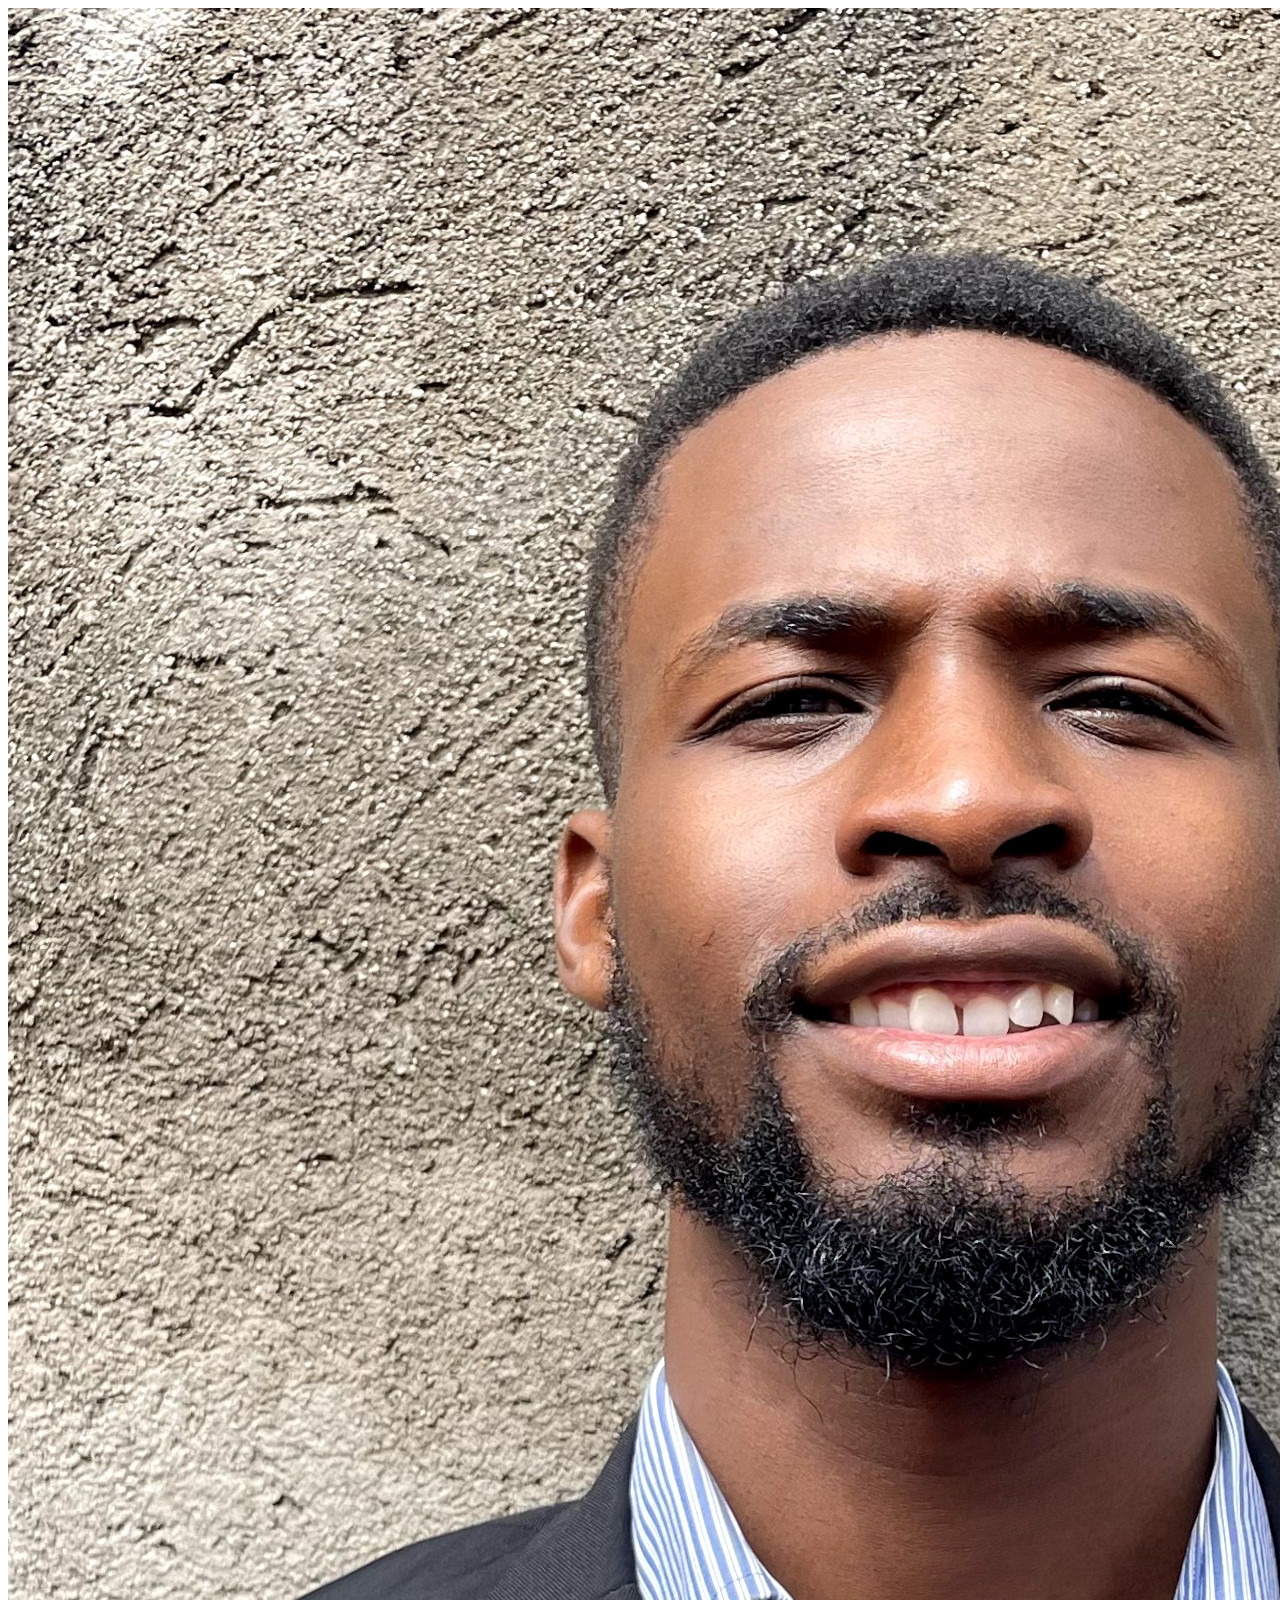
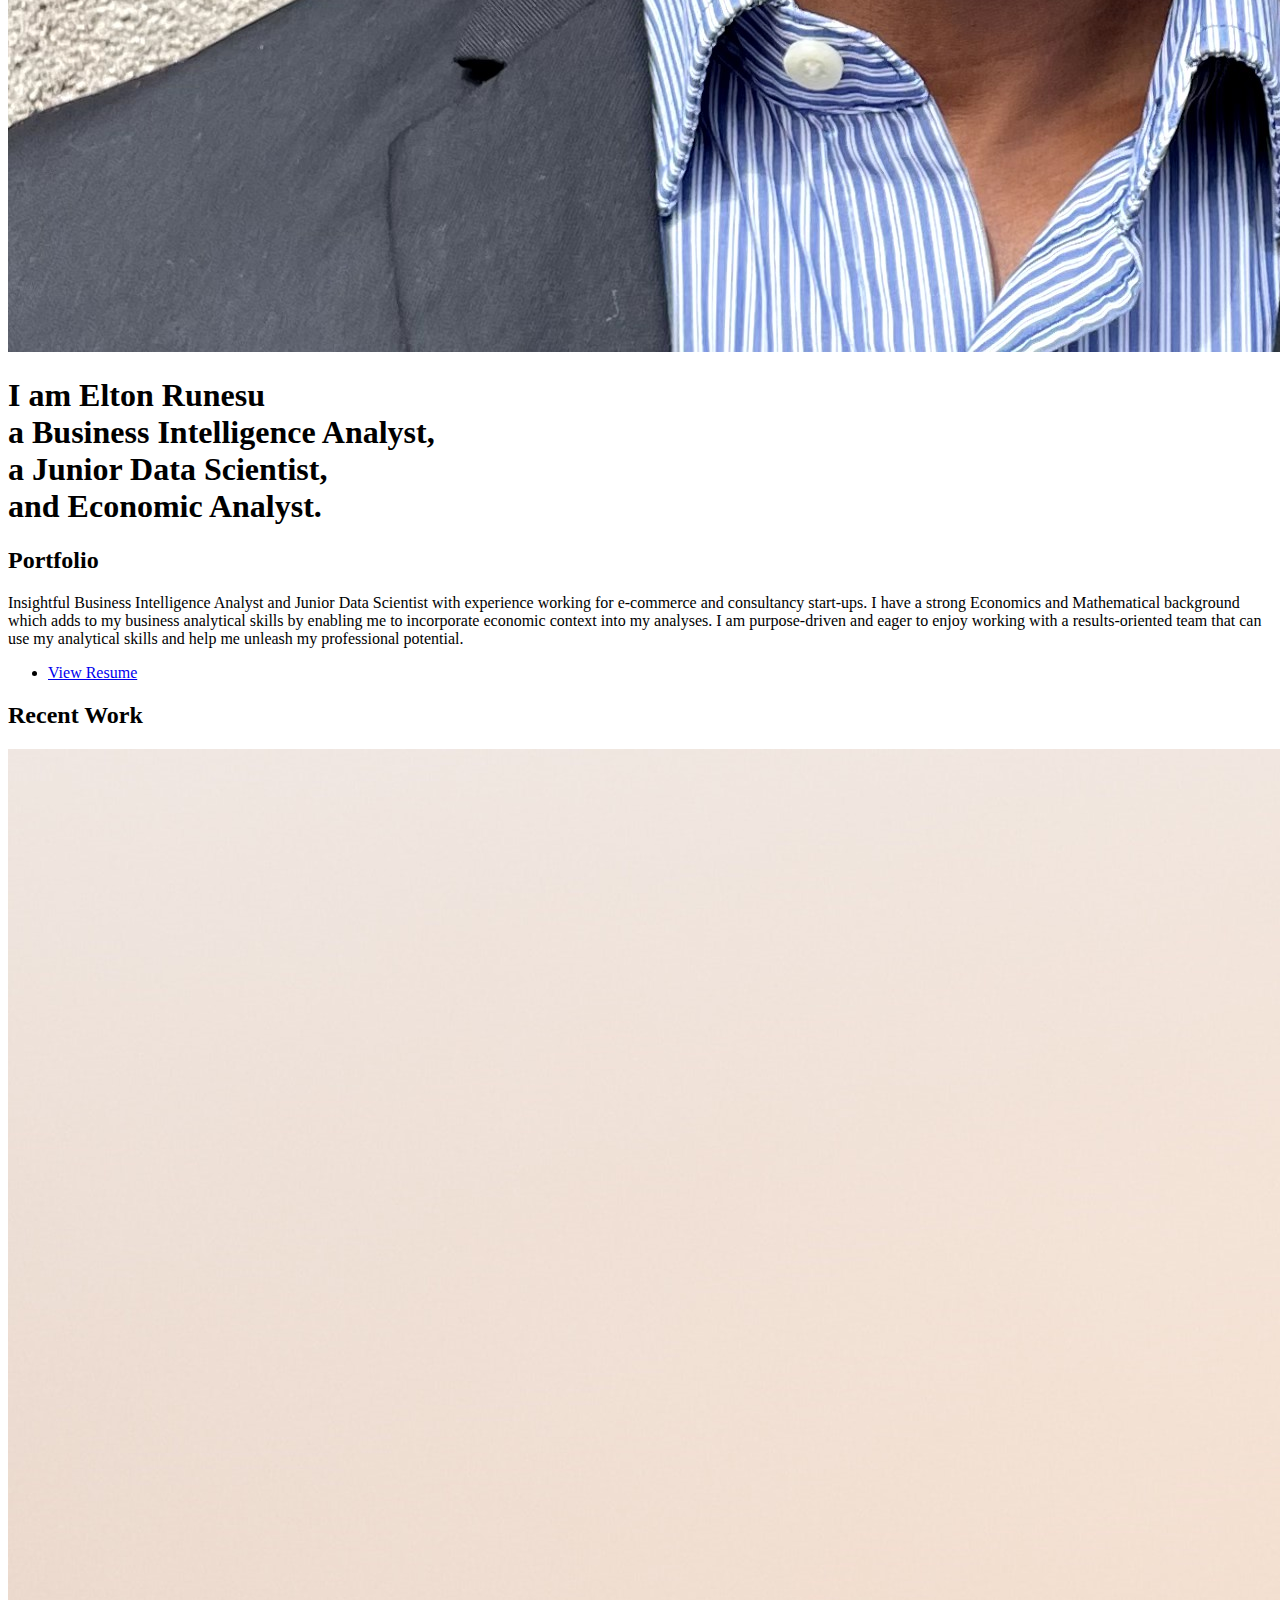
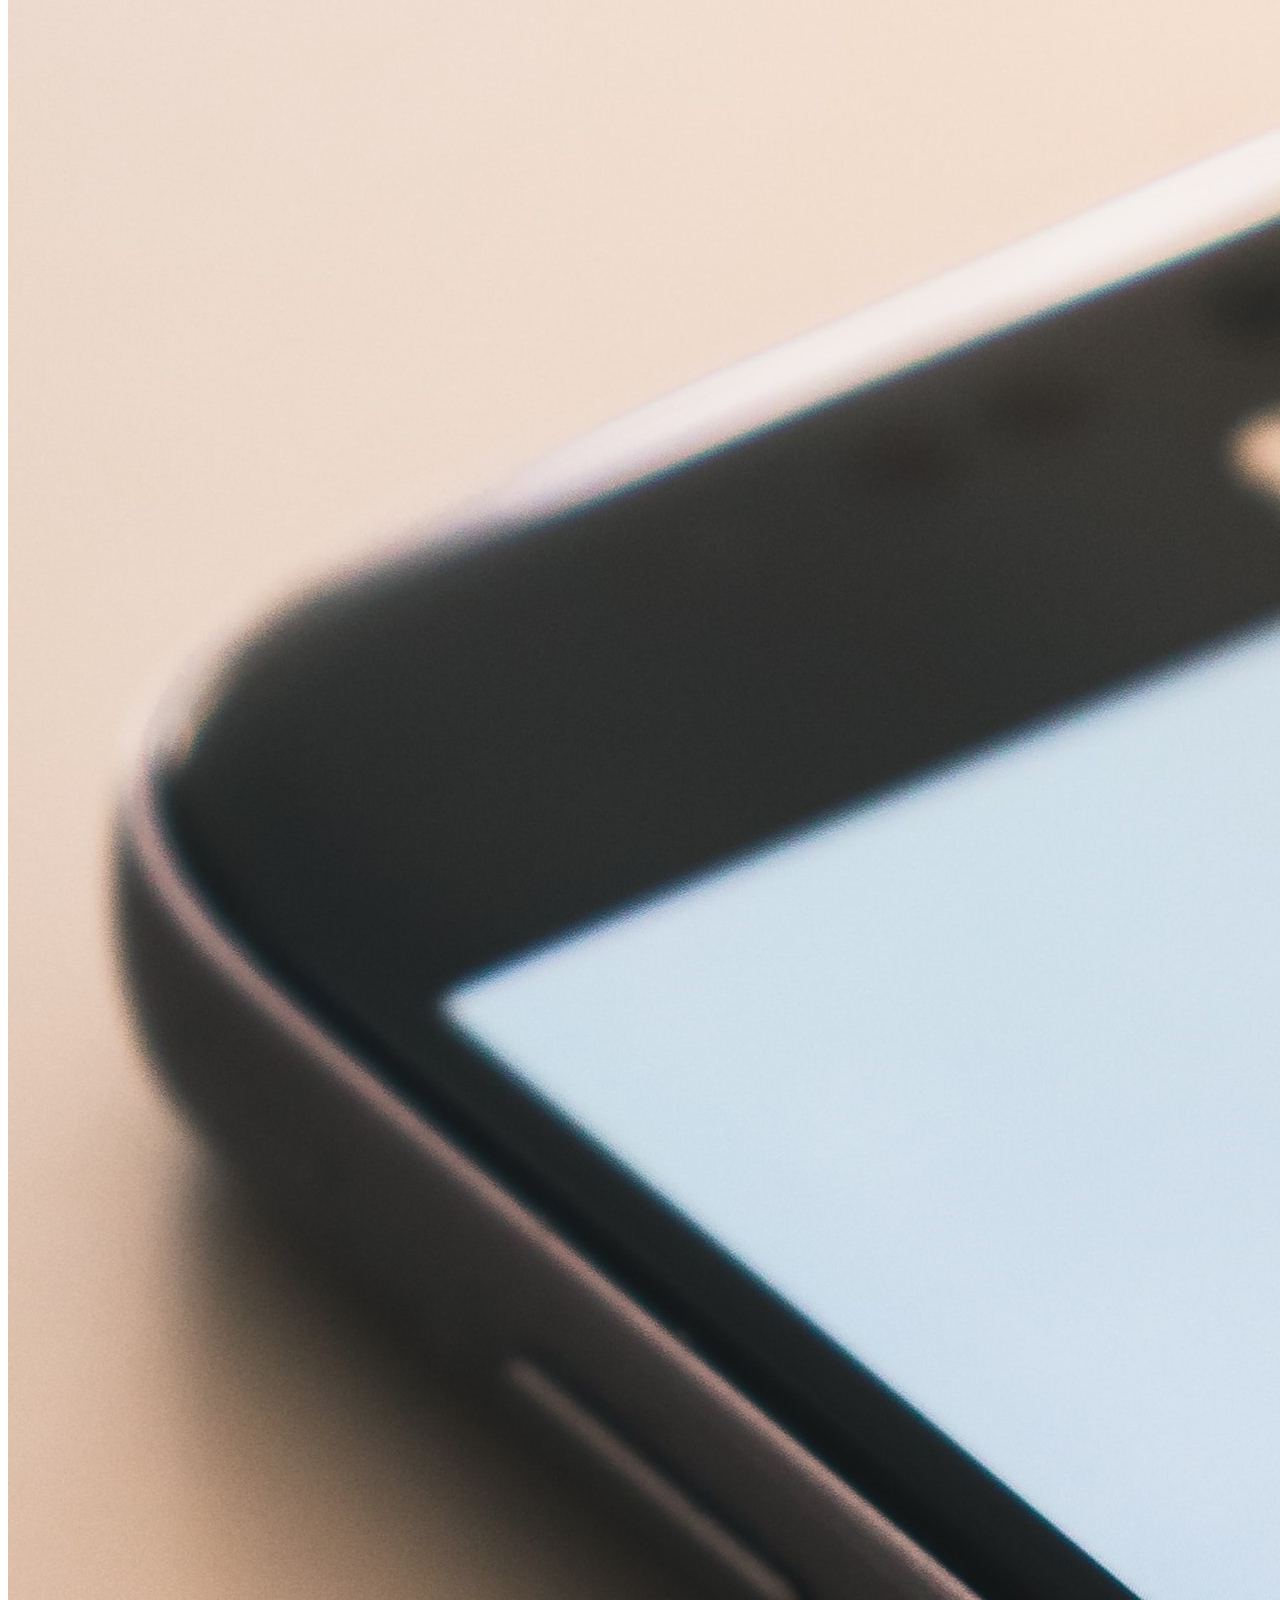
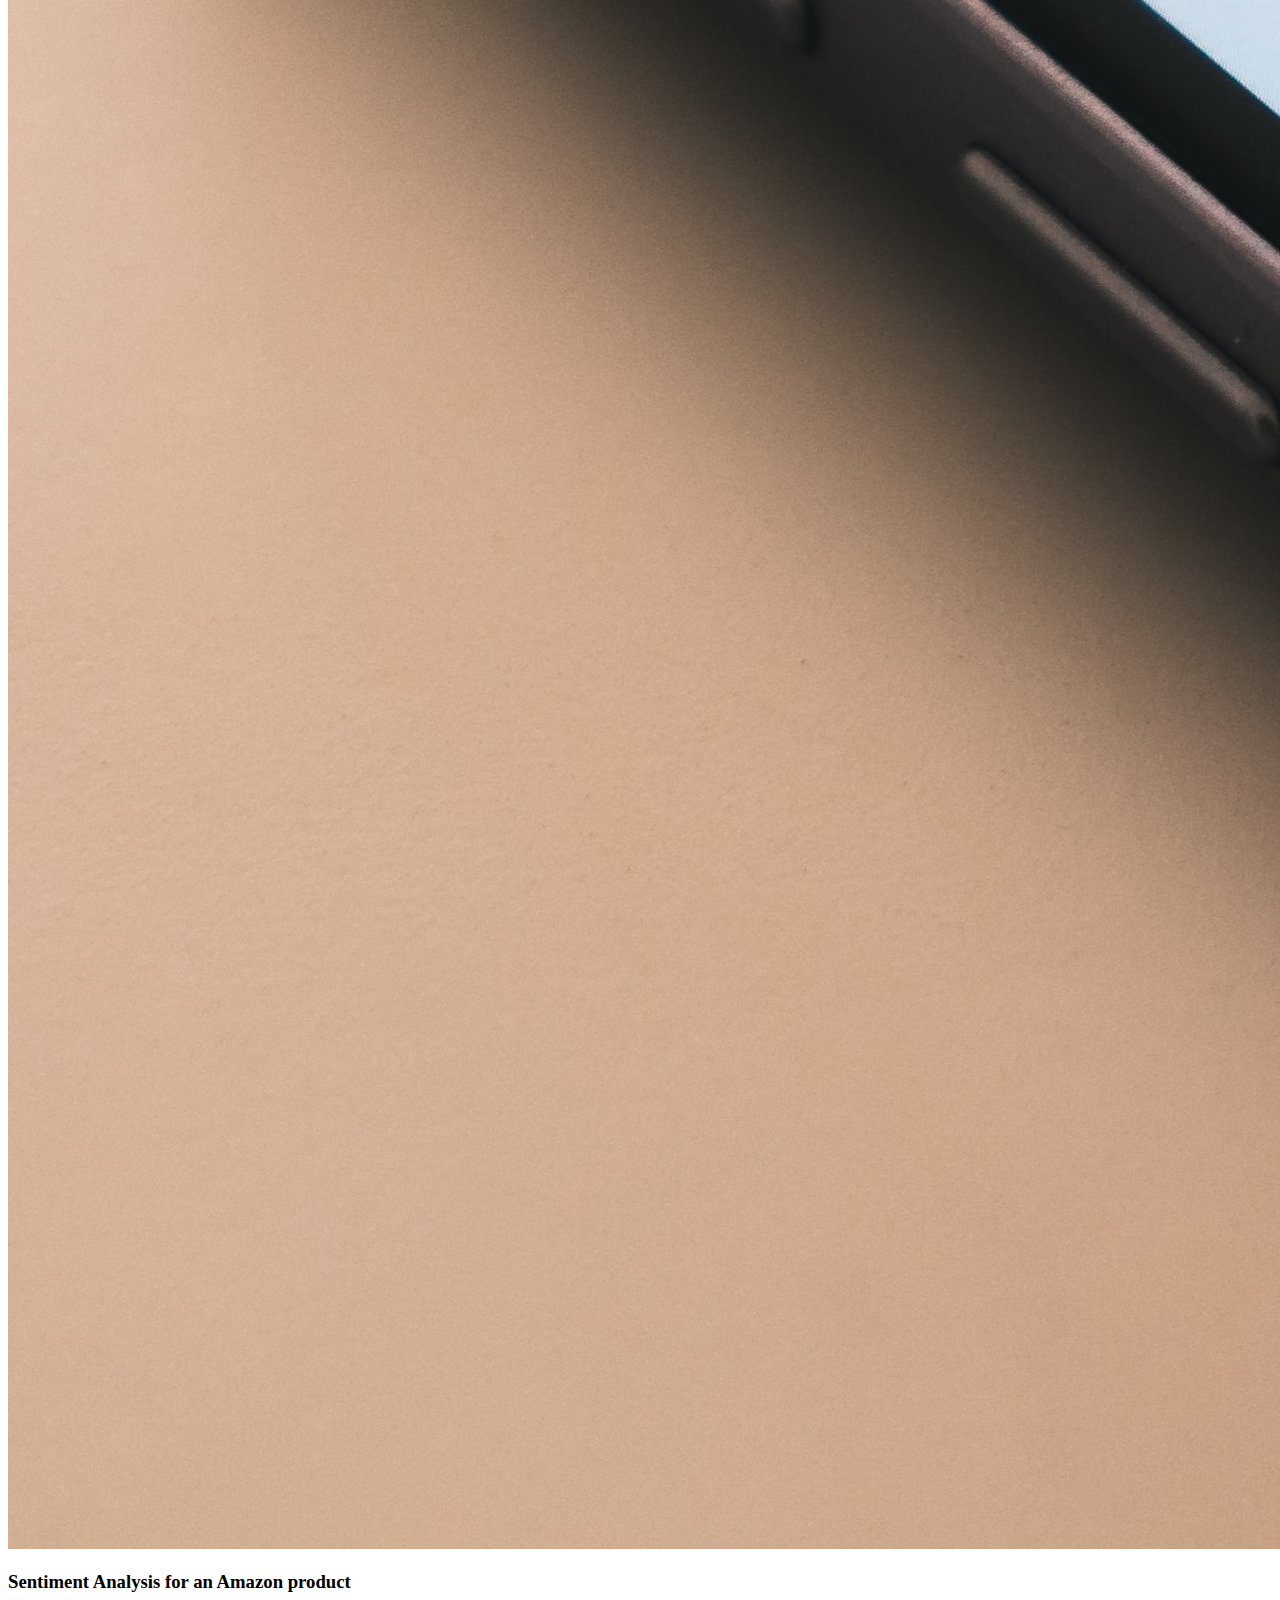
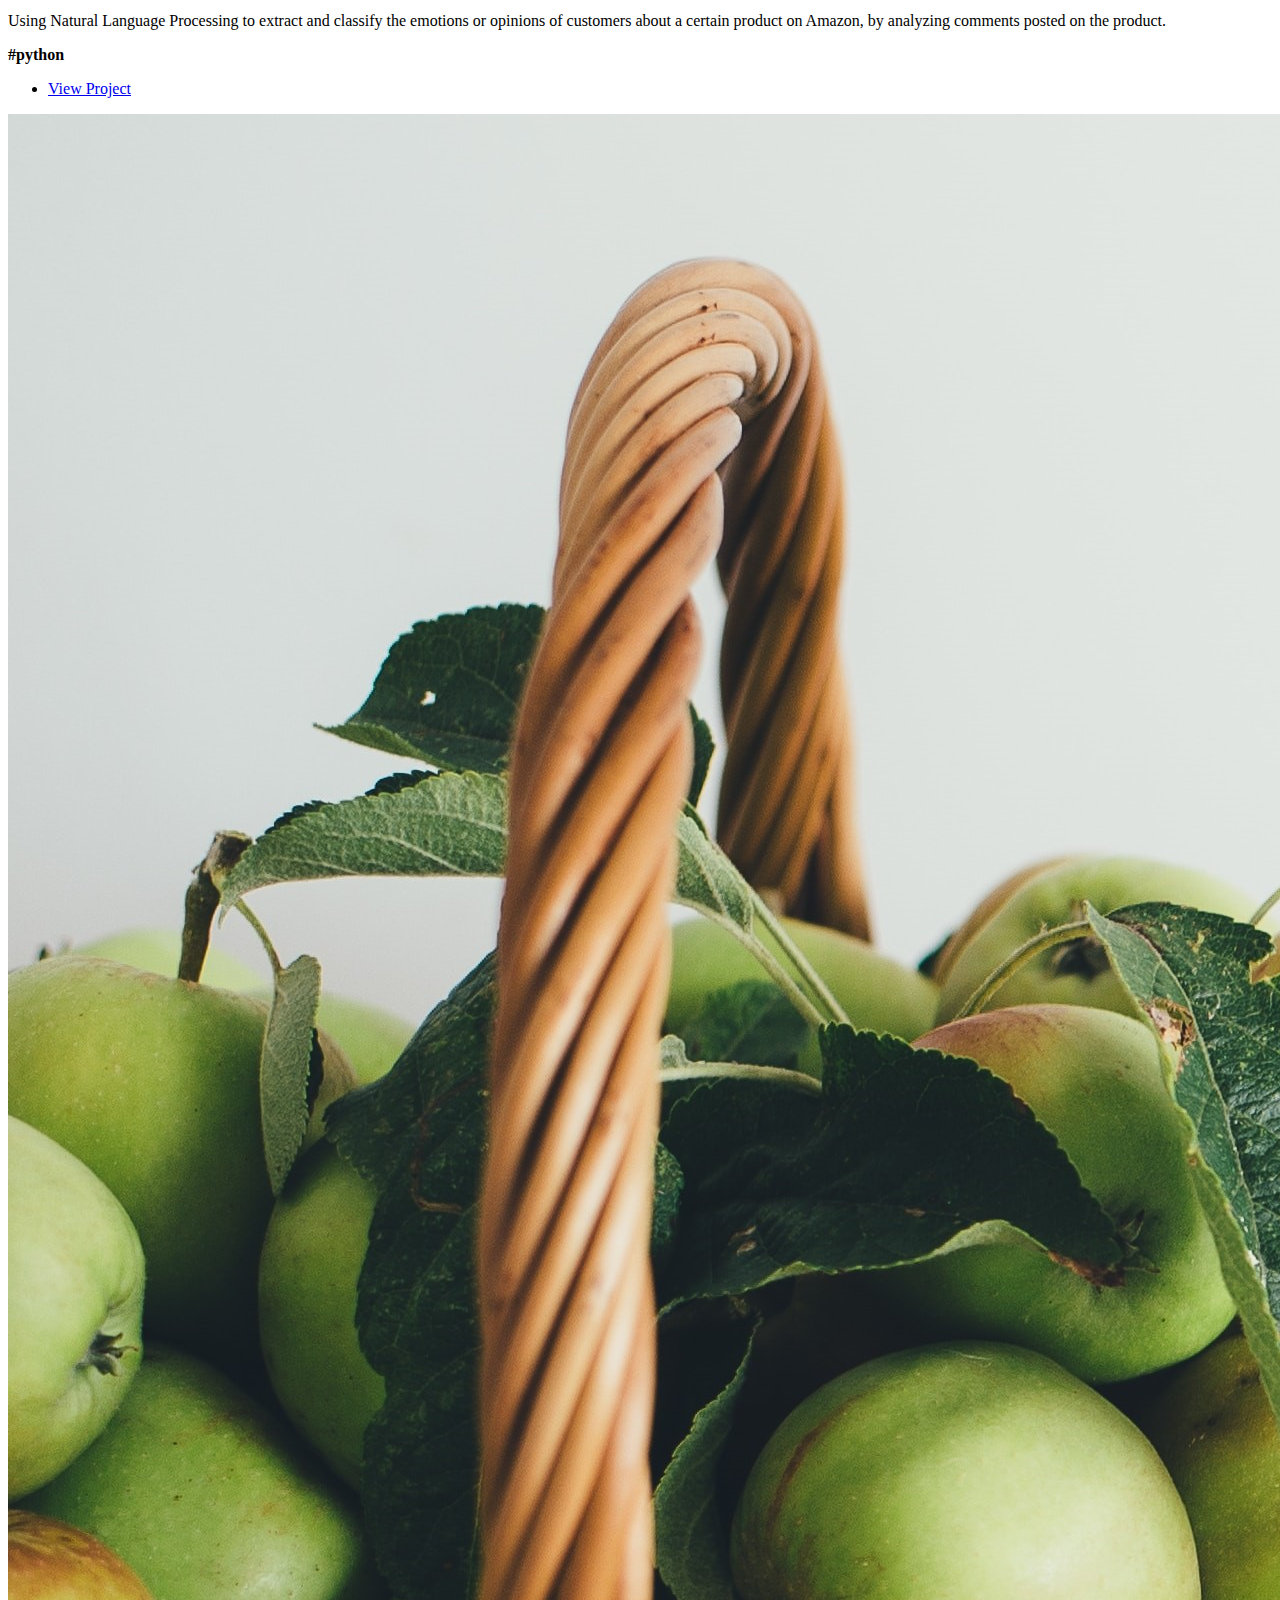
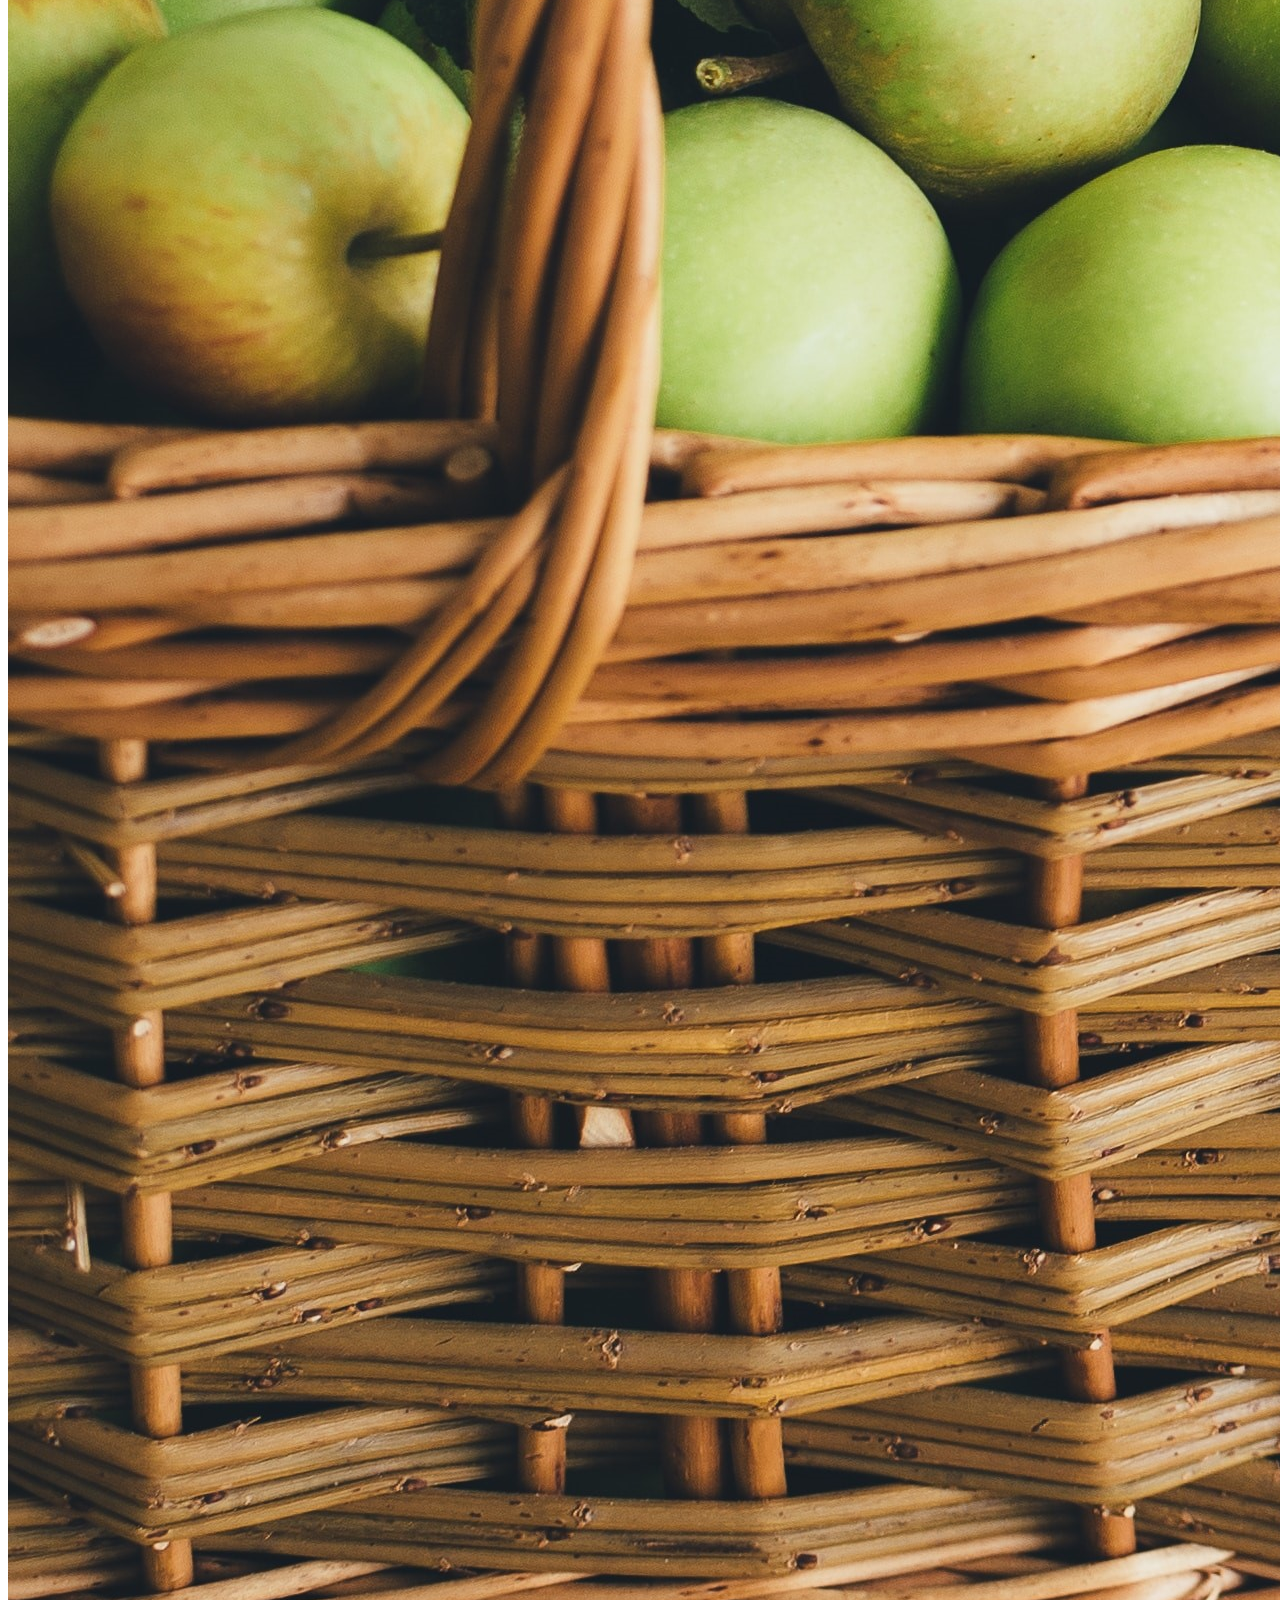
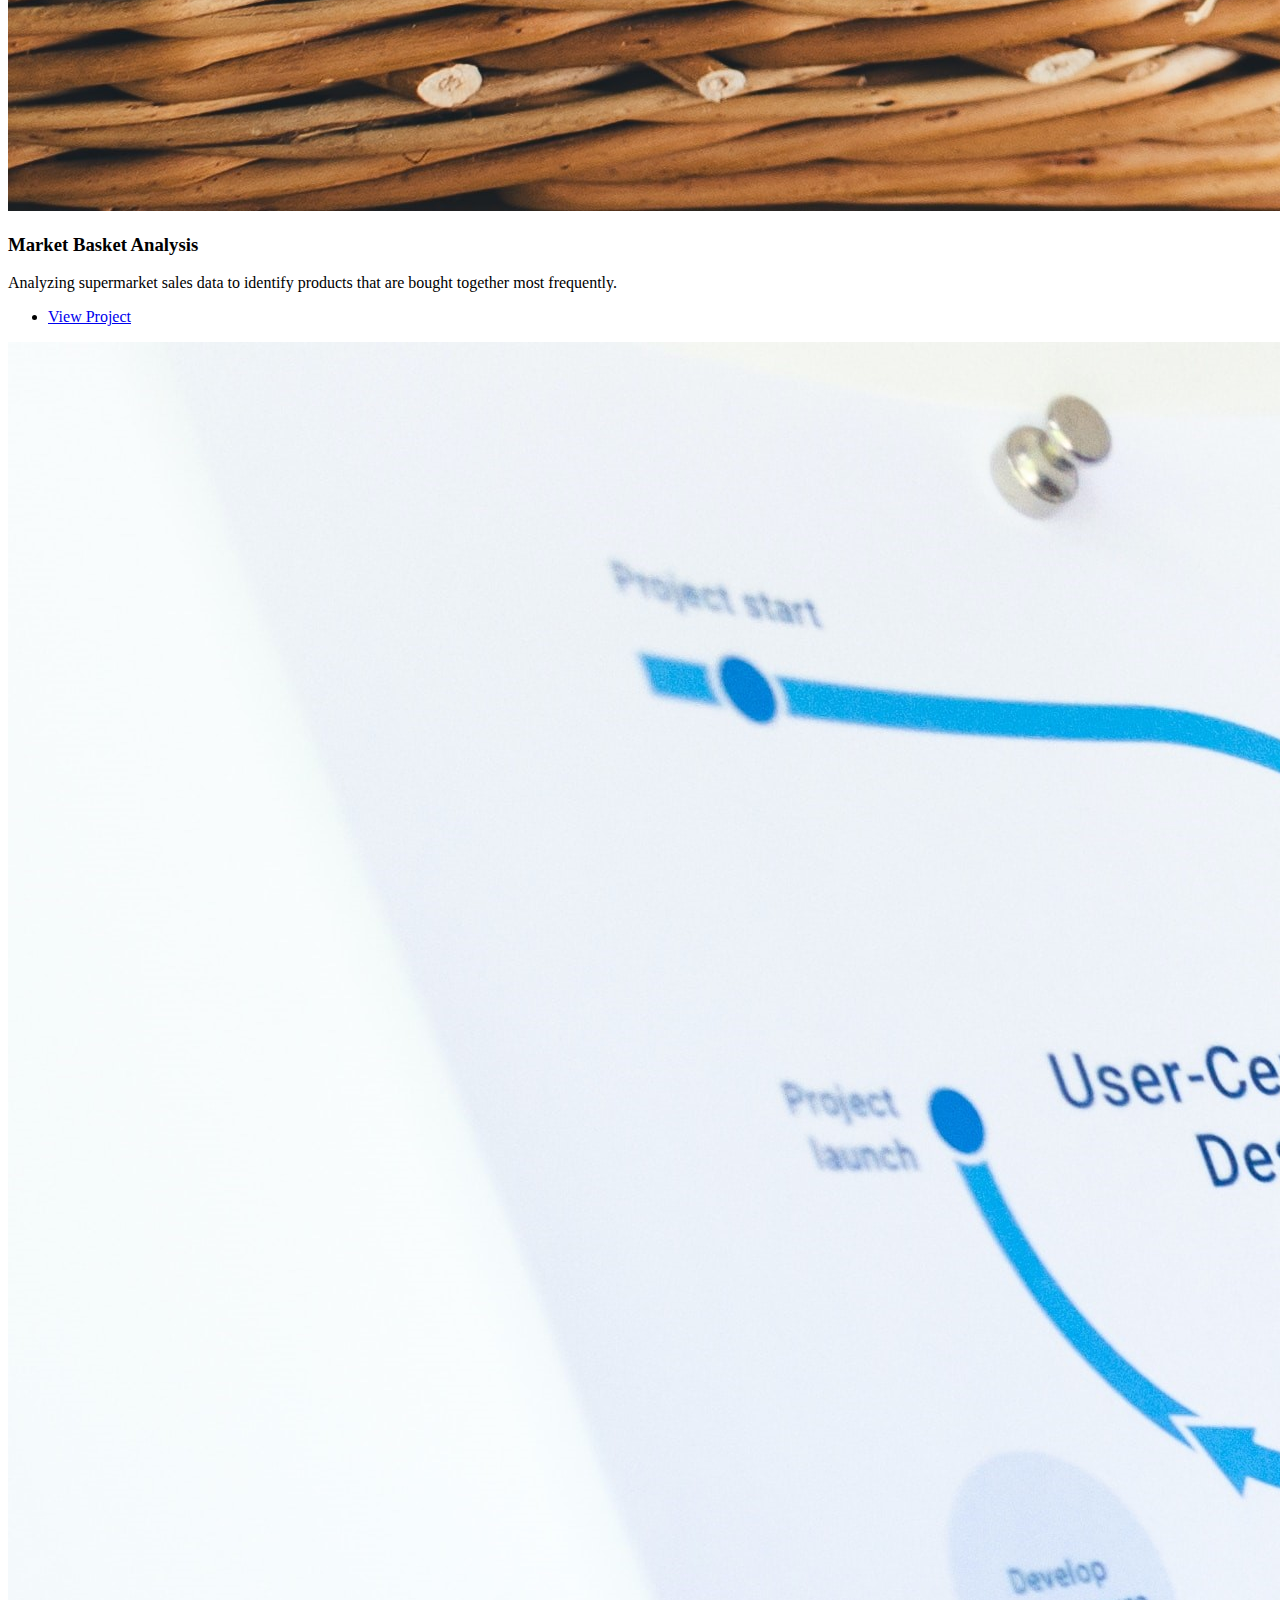
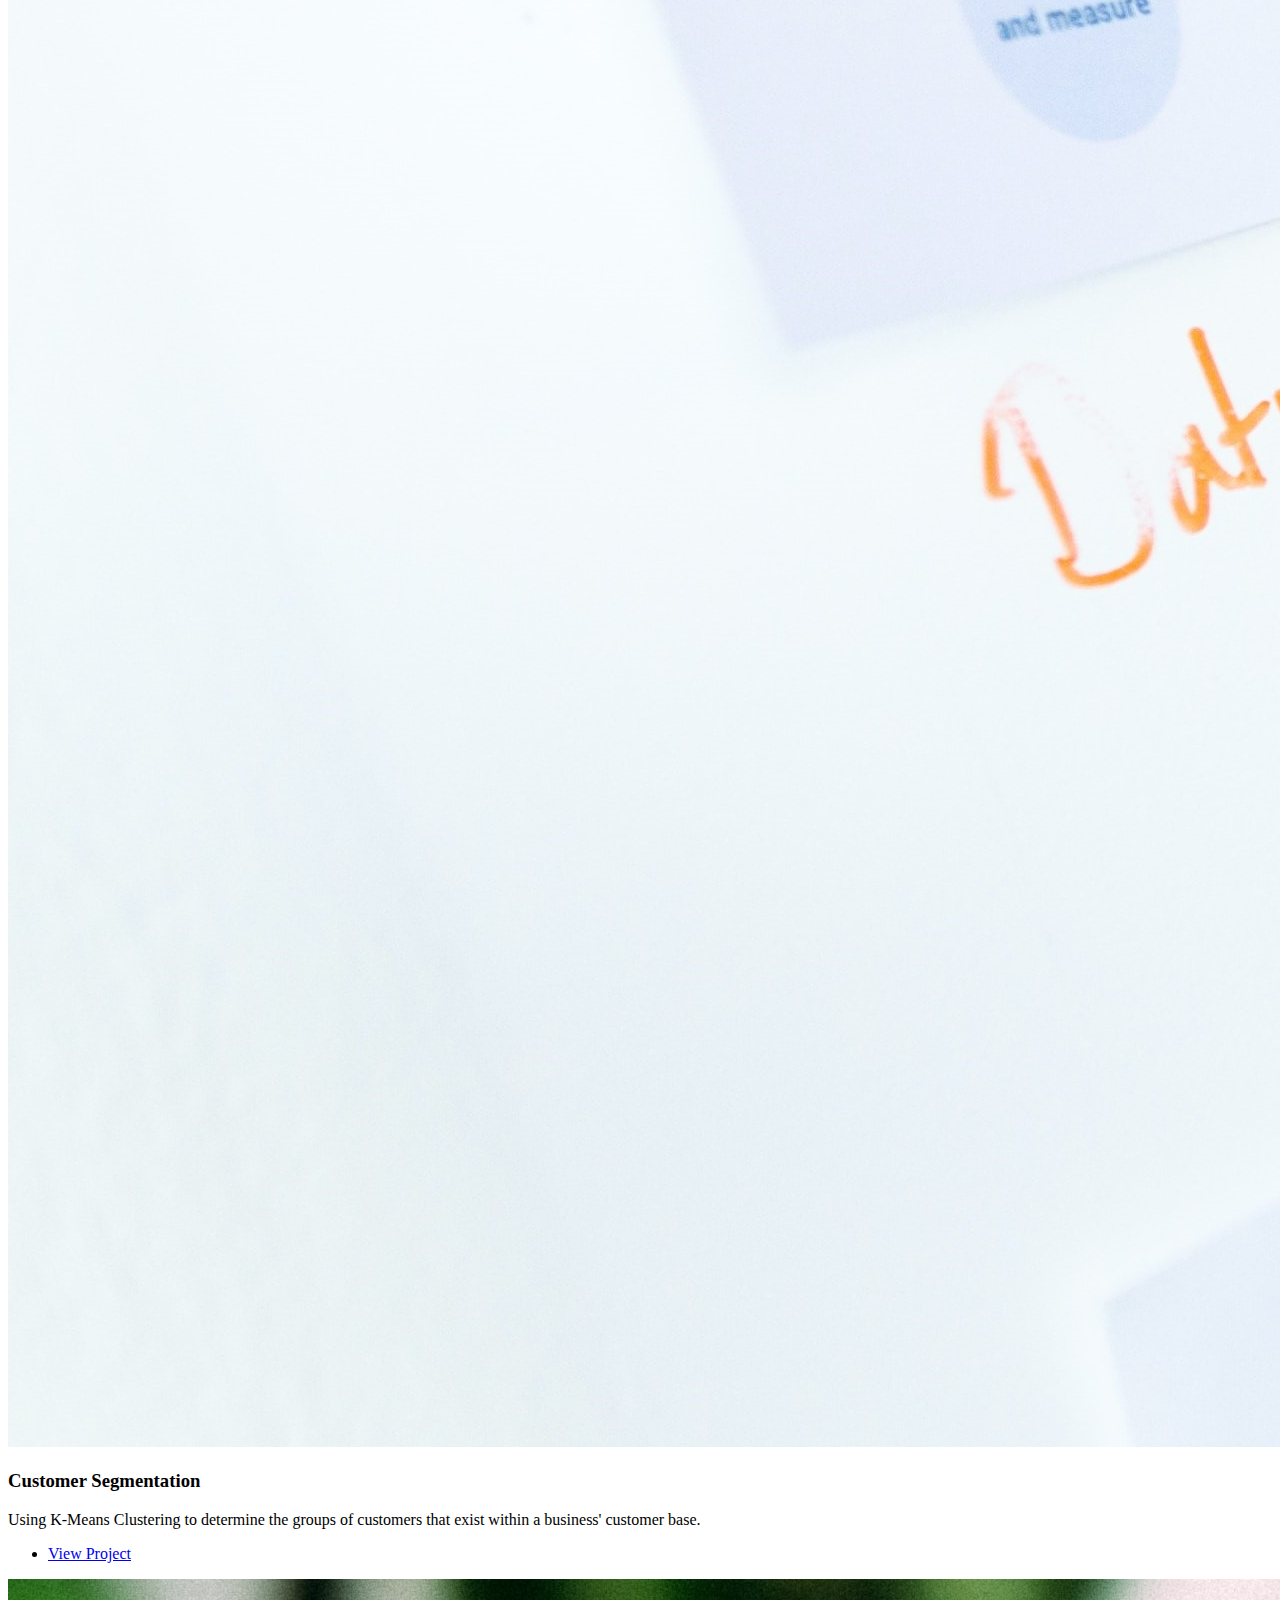
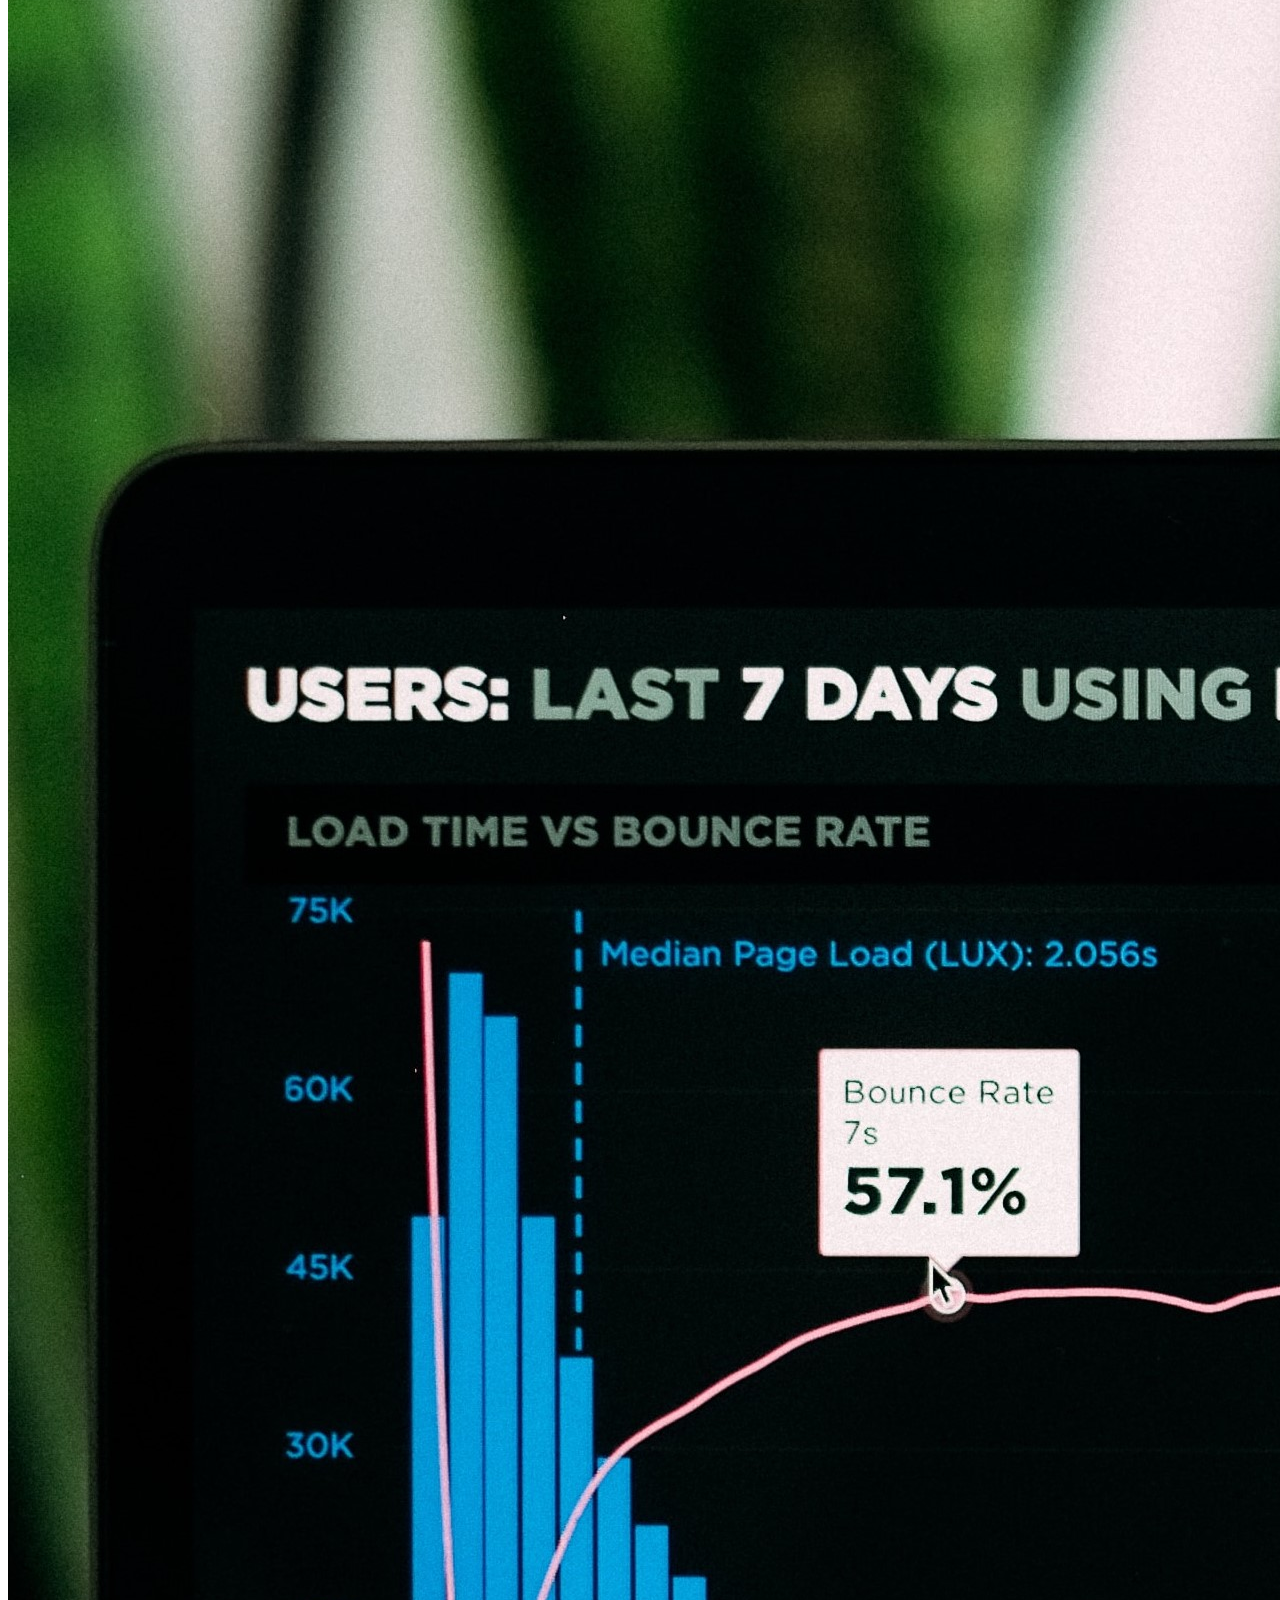
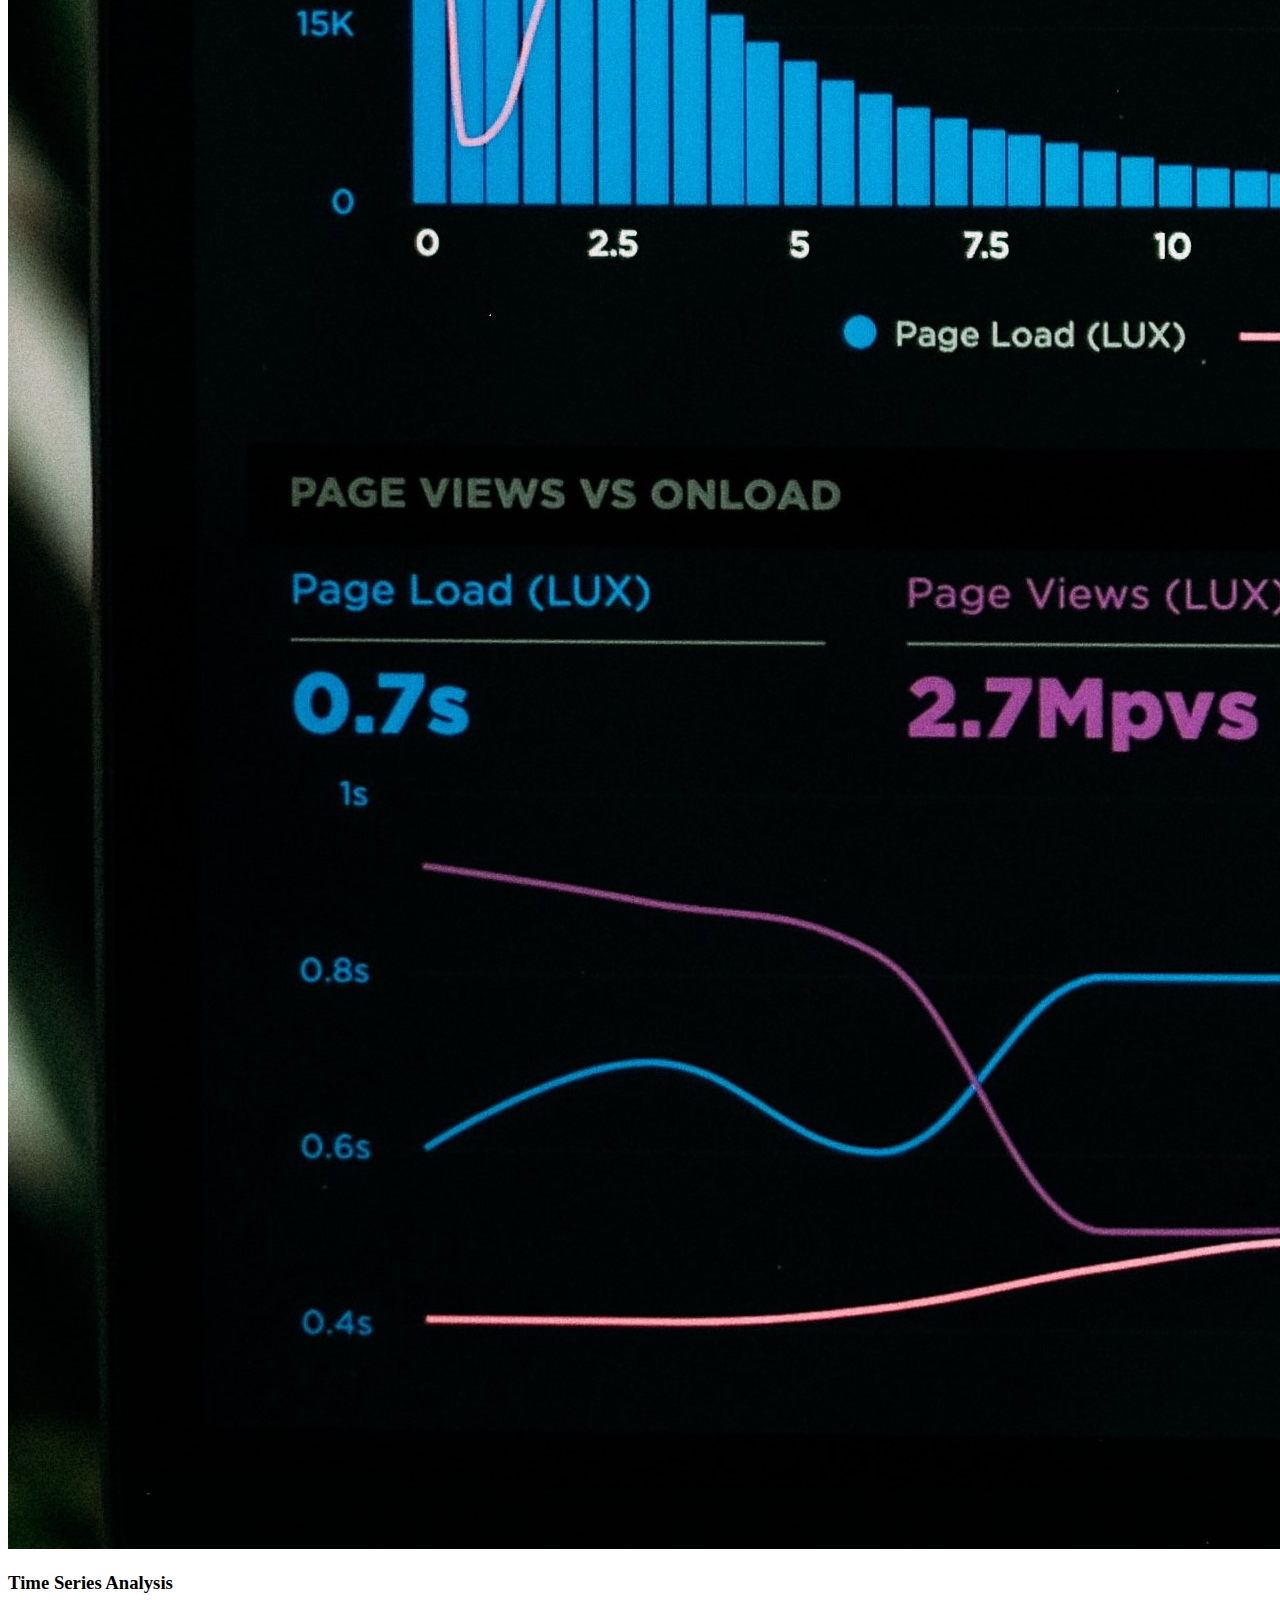
==== index.html @ c2f56ec1 "Add files via upload" ====
<!DOCTYPE HTML>

<html>
	<head>
		<title>Elton Runesu</title>
		<meta charset="utf-8" />
		<meta name="viewport" content="width=device-width, initial-scale=1, user-scalable=no" />
		<link rel="stylesheet" href="assets/css/main.css" />
	</head>
	<body class="is-preload">

		<!-- Header -->
			<header id="header">
				<div class="inner">
					<a href="#" class="image avatar"><img src="images/avatar.jpg" alt="" /></a>
					<h1>I am<strong> Elton Runesu</strong><br/>
					a Business Intelligence Analyst,<br />
					a Junior Data Scientist, <br />
					and Economic Analyst.</a></h1>
				</div>
				
			</header>

		<!-- Main -->
			<div id="main">

				<!-- One -->
					<section id="one">
						<header class="major">
							<h2>Portfolio<br />
							</h2>
						</header>
						<p>
							Insightful Business Intelligence Analyst and Junior Data Scientist with experience 
							working for e-commerce and consultancy start-ups. I have a strong Economics and Mathematical background which adds to my business analytical skills by enabling me to incorporate economic context into my analyses.
							I am purpose-driven and eager to enjoy working with a results-oriented team that can use my analytical skills and help me unleash my professional potential. 
						 </p>
						<ul class="actions">
							<li><a href="documents/Elton_Runesu.pdf" class="button">View Resume </a></li>
						</ul>
						
					</section>

				<!-- Two -->
					<section id="two">
						<h2>Recent Work</h2>
						<div class="row">
							<article class="col-6 col-12-xsmall work-item">
								<a href="images/fulls/01.jpg" class="image fit thumb"><img src="images/thumbs/01.jpg" alt="" /></a>
								<h3>Sentiment Analysis for an Amazon product</h3>
								<p> Using Natural Language Processing to extract and classify the emotions or opinions of customers about a certain product on Amazon, by analyzing comments posted on the product. </p>
								<p>
									<b>#python</b>
								</p>
								<ul class="actions">
									<li><a href="left-sidebar.html" class="button">View Project </a></li>
								</ul>
							</article>
							<article class="col-6 col-12-xsmall work-item">
								<a href="images/fulls/02.jpg" class="image fit thumb"><img src="images/thumbs/02.jpg" alt="" /></a>
								<h3>Market Basket Analysis</h3>
								<p>Analyzing supermarket sales data to identify products that are bought together most frequently.</p>
								<ul class="actions">
									<li><a href="#" class="button">View Project </a></li>
								</ul>
							</article>
							<article class="col-6 col-12-xsmall work-item">
								<a href="images/fulls/03.jpg" class="image fit thumb"><img src="images/thumbs/03.jpg" alt="" /></a>
								<h3>Customer Segmentation</h3>
								<p>Using K-Means Clustering to determine the groups of customers that exist within a business' customer base.</p>
								<ul class="actions">
									<li><a href="#" class="button">View Project </a></li>
								</ul>
							</article>
							<article class="col-6 col-12-xsmall work-item">
								<a href="images/fulls/04.jpg" class="image fit thumb"><img src="images/thumbs/04.jpg" alt="" /></a>
								<h3>Time Series Analysis</h3>
								<p>Lorem ipsum dolor sit amet nisl sed nullam feugiat.</p>
								<ul class="actions">
									<li><a href="#" class="button">View Project </a></li>
								</ul>
							</article>
							<article class="col-6 col-12-xsmall work-item">
								<a href="images/fulls/05.jpg" class="image fit thumb"><img src="images/thumbs/05.jpg" alt="" /></a>
								<h3>Nunc enim commodo aliquet</h3>
								<p>Lorem ipsum dolor sit amet nisl sed nullam feugiat.</p>
							</article>
							<article class="col-6 col-12-xsmall work-item">
								<a href="images/fulls/06.jpg" class="image fit thumb"><img src="images/thumbs/06.jpg" alt="" /></a>
								<h3>Risus ornare lacinia</h3>
								<p>Lorem ipsum dolor sit amet nisl sed nullam feugiat.</p>
							</article>
						</div>
						<ul class="actions">
							<li><a href="#" class="button">Full Portfolio</a></li>
						</ul>
					</section>

				<!-- Three -->
					<section id="three">
						<h2>Get In Touch</h2>
						<p>Let me know your thoughts on my work. </p>
						<div class="row">
							<div class="col-8 col-12-small">
								<form method="post" action="#">
									<div class="row gtr-uniform gtr-50">
										<div class="col-6 col-12-xsmall"><input type="text" name="name" id="name" placeholder="Name" /></div>
										<div class="col-6 col-12-xsmall"><input type="email" name="email" id="email" placeholder="Email" /></div>
										<div class="col-12"><textarea name="message" id="message" placeholder="Message" rows="4"></textarea></div>
									</div>
								</form>
								<ul class="actions">
									<li><input type="submit" value="Send Message" /></li>
								</ul>
							</div>
							<div class="col-4 col-12-small">
								<ul class="labeled-icons">
									<li>
										<h3 class="icon solid fa-home"><span class="label">Location</span></h3>
			
										Harare<br />
										Zimbabwe
									</li>
									<li>
										<h3 class="icon solid fa-mobile-alt"><span class="label">Phone</span></h3>
										+263781164639
									</li>
									<li>
										<h3 class="icon solid fa-envelope"><span class="label">Email</span></h3>
										<a href="#">erunesu7@gmail.com</a>
									</li>
								</ul>
							</div>
						</div>
					</section>

				<!-- Four -->
				<!--
					<section id="four">
						<h2>Elements</h2>

						<section>
							<h4>Text</h4>
							<p>This is <b>bold</b> and this is <strong>strong</strong>. This is <i>italic</i> and this is <em>emphasized</em>.
							This is <sup>superscript</sup> text and this is <sub>subscript</sub> text.
							This is <u>underlined</u> and this is code: <code>for (;;) { ... }</code>. Finally, <a href="#">this is a link</a>.</p>
							<hr />
							<header>
								<h4>Heading with a Subtitle</h4>
								<p>Lorem ipsum dolor sit amet nullam id egestas urna aliquam</p>
							</header>
							<p>Nunc lacinia ante nunc ac lobortis. Interdum adipiscing gravida odio porttitor sem non mi integer non faucibus ornare mi ut ante amet placerat aliquet. Volutpat eu sed ante lacinia sapien lorem accumsan varius montes viverra nibh in adipiscing blandit tempus accumsan.</p>
							<header>
								<h5>Heading with a Subtitle</h5>
								<p>Lorem ipsum dolor sit amet nullam id egestas urna aliquam</p>
							</header>
							<p>Nunc lacinia ante nunc ac lobortis. Interdum adipiscing gravida odio porttitor sem non mi integer non faucibus ornare mi ut ante amet placerat aliquet. Volutpat eu sed ante lacinia sapien lorem accumsan varius montes viverra nibh in adipiscing blandit tempus accumsan.</p>
							<hr />
							<h2>Heading Level 2</h2>
							<h3>Heading Level 3</h3>
							<h4>Heading Level 4</h4>
							<h5>Heading Level 5</h5>
							<h6>Heading Level 6</h6>
							<hr />
							<h5>Blockquote</h5>
							<blockquote>Fringilla nisl. Donec accumsan interdum nisi, quis tincidunt felis sagittis eget tempus euismod. Vestibulum ante ipsum primis in faucibus vestibulum. Blandit adipiscing eu felis iaculis volutpat ac adipiscing accumsan faucibus. Vestibulum ante ipsum primis in faucibus lorem ipsum dolor sit amet nullam adipiscing eu felis.</blockquote>
							<h5>Preformatted</h5>
							<pre><code>i = 0;

while (!deck.isInOrder()) {
print 'Iteration ' + i;
deck.shuffle();
i++;
}

print 'It took ' + i + ' iterations to sort the deck.';</code></pre>
						</section>

						<section>
							<h4>Lists</h4>
							<div class="row">
								<div class="col-6 col-12-xsmall">
									<h5>Unordered</h5>
									<ul>
										<li>Dolor pulvinar etiam magna etiam.</li>
										<li>Sagittis adipiscing lorem eleifend.</li>
										<li>Felis enim feugiat dolore viverra.</li>
									</ul>
									<h5>Alternate</h5>
									<ul class="alt">
										<li>Dolor pulvinar etiam magna etiam.</li>
										<li>Sagittis adipiscing lorem eleifend.</li>
										<li>Felis enim feugiat dolore viverra.</li>
									</ul>
								</div>
								<div class="col-6 col-12-xsmall">
									<h5>Ordered</h5>
									<ol>
										<li>Dolor pulvinar etiam magna etiam.</li>
										<li>Etiam vel felis at lorem sed viverra.</li>
										<li>Felis enim feugiat dolore viverra.</li>
										<li>Dolor pulvinar etiam magna etiam.</li>
										<li>Etiam vel felis at lorem sed viverra.</li>
										<li>Felis enim feugiat dolore viverra.</li>
									</ol>
									<h5>Icons</h5>
									<ul class="icons">
										<li><a href="#" class="icon brands fa-twitter"><span class="label">Twitter</span></a></li>
										<li><a href="#" class="icon brands fa-facebook-f"><span class="label">Facebook</span></a></li>
										<li><a href="#" class="icon brands fa-instagram"><span class="label">Instagram</span></a></li>
										<li><a href="#" class="icon brands fa-github"><span class="label">Github</span></a></li>
										<li><a href="#" class="icon brands fa-dribbble"><span class="label">Dribbble</span></a></li>
										<li><a href="#" class="icon brands fa-tumblr"><span class="label">Tumblr</span></a></li>
									</ul>
								</div>
							</div>
							<h5>Actions</h5>
							<ul class="actions">
								<li><a href="#" class="button primary">Default</a></li>
								<li><a href="#" class="button">Default</a></li>
							</ul>
							<ul class="actions small">
								<li><a href="#" class="button primary small">Small</a></li>
								<li><a href="#" class="button small">Small</a></li>
							</ul>
							<div class="row">
								<div class="col-6 col-12-small">
									<ul class="actions stacked">
										<li><a href="#" class="button primary">Default</a></li>
										<li><a href="#" class="button">Default</a></li>
									</ul>
								</div>
								<div class="col-6 col-12-small">
									<ul class="actions stacked">
										<li><a href="#" class="button primary small">Small</a></li>
										<li><a href="#" class="button small">Small</a></li>
									</ul>
								</div>
								<div class="col-6 col-12-small">
									<ul class="actions stacked">
										<li><a href="#" class="button primary fit">Default</a></li>
										<li><a href="#" class="button fit">Default</a></li>
									</ul>
								</div>
								<div class="col-6 col-12-small">
									<ul class="actions stacked">
										<li><a href="#" class="button primary small fit">Small</a></li>
										<li><a href="#" class="button small fit">Small</a></li>
									</ul>
								</div>
							</div>
						</section>

						<section>
							<h4>Table</h4>
							<h5>Default</h5>
							<div class="table-wrapper">
								<table>
									<thead>
										<tr>
											<th>Name</th>
											<th>Description</th>
											<th>Price</th>
										</tr>
									</thead>
									<tbody>
										<tr>
											<td>Item One</td>
											<td>Ante turpis integer aliquet porttitor.</td>
											<td>29.99</td>
										</tr>
										<tr>
											<td>Item Two</td>
											<td>Vis ac commodo adipiscing arcu aliquet.</td>
											<td>19.99</td>
										</tr>
										<tr>
											<td>Item Three</td>
											<td> Morbi faucibus arcu accumsan lorem.</td>
											<td>29.99</td>
										</tr>
										<tr>
											<td>Item Four</td>
											<td>Vitae integer tempus condimentum.</td>
											<td>19.99</td>
										</tr>
										<tr>
											<td>Item Five</td>
											<td>Ante turpis integer aliquet porttitor.</td>
											<td>29.99</td>
										</tr>
									</tbody>
									<tfoot>
										<tr>
											<td colspan="2"></td>
											<td>100.00</td>
										</tr>
									</tfoot>
								</table>
							</div>

							<h5>Alternate</h5>
							<div class="table-wrapper">
								<table class="alt">
									<thead>
										<tr>
											<th>Name</th>
											<th>Description</th>
											<th>Price</th>
										</tr>
									</thead>
									<tbody>
										<tr>
											<td>Item One</td>
											<td>Ante turpis integer aliquet porttitor.</td>
											<td>29.99</td>
										</tr>
										<tr>
											<td>Item Two</td>
											<td>Vis ac commodo adipiscing arcu aliquet.</td>
											<td>19.99</td>
										</tr>
										<tr>
											<td>Item Three</td>
											<td> Morbi faucibus arcu accumsan lorem.</td>
											<td>29.99</td>
										</tr>
										<tr>
											<td>Item Four</td>
											<td>Vitae integer tempus condimentum.</td>
											<td>19.99</td>
										</tr>
										<tr>
											<td>Item Five</td>
											<td>Ante turpis integer aliquet porttitor.</td>
											<td>29.99</td>
										</tr>
									</tbody>
									<tfoot>
										<tr>
											<td colspan="2"></td>
											<td>100.00</td>
										</tr>
									</tfoot>
								</table>
							</div>
						</section>

						<section>
							<h4>Buttons</h4>
							<ul class="actions">
								<li><a href="#" class="button primary">Primary</a></li>
								<li><a href="#" class="button">Default</a></li>
							</ul>
							<ul class="actions">
								<li><a href="#" class="button large">Large</a></li>
								<li><a href="#" class="button">Default</a></li>
								<li><a href="#" class="button small">Small</a></li>
							</ul>
							<ul class="actions fit">
								<li><a href="#" class="button primary fit">Fit</a></li>
								<li><a href="#" class="button fit">Fit</a></li>
							</ul>
							<ul class="actions fit small">
								<li><a href="#" class="button primary fit small">Fit + Small</a></li>
								<li><a href="#" class="button fit small">Fit + Small</a></li>
							</ul>
							<ul class="actions">
								<li><a href="#" class="button primary icon solid fa-download">Icon</a></li>
								<li><a href="#" class="button icon solid fa-download">Icon</a></li>
							</ul>
							<ul class="actions">
								<li><span class="button primary disabled">Primary</span></li>
								<li><span class="button disabled">Default</span></li>
							</ul>
						</section>

						<section>
							<h4>Form</h4>
							<form method="post" action="#">
								<div class="row gtr-uniform gtr-50">
									<div class="col-6 col-12-xsmall">
										<input type="text" name="demo-name" id="demo-name" value="" placeholder="Name" />
									</div>
									<div class="col-6 col-12-xsmall">
										<input type="email" name="demo-email" id="demo-email" value="" placeholder="Email" />
									</div>
									<div class="col-12">
										<select name="demo-category" id="demo-category">
											<option value="">- Category -</option>
											<option value="1">Manufacturing</option>
											<option value="1">Shipping</option>
											<option value="1">Administration</option>
											<option value="1">Human Resources</option>
										</select>
									</div>
									<div class="col-4 col-12-small">
										<input type="radio" id="demo-priority-low" name="demo-priority" checked>
										<label for="demo-priority-low">Low Priority</label>
									</div>
									<div class="col-4 col-12-small">
										<input type="radio" id="demo-priority-normal" name="demo-priority">
										<label for="demo-priority-normal">Normal Priority</label>
									</div>
									<div class="col-4 col-12-small">
										<input type="radio" id="demo-priority-high" name="demo-priority">
										<label for="demo-priority-high">High Priority</label>
									</div>
									<div class="col-6 col-12-small">
										<input type="checkbox" id="demo-copy" name="demo-copy">
										<label for="demo-copy">Email me a copy of this message</label>
									</div>
									<div class="col-6 col-12-small">
										<input type="checkbox" id="demo-human" name="demo-human" checked>
										<label for="demo-human">I am a human and not a robot</label>
									</div>
									<div class="col-12">
										<textarea name="demo-message" id="demo-message" placeholder="Enter your message" rows="6"></textarea>
									</div>
									<div class="col-12">
										<ul class="actions">
											<li><input type="submit" value="Send Message" class="primary" /></li>
											<li><input type="reset" value="Reset" /></li>
										</ul>
									</div>
								</div>
							</form>
						</section>

						<section>
							<h4>Image</h4>
							<h5>Fit</h5>
							<div class="box alt">
								<div class="row gtr-50 gtr-uniform">
									<div class="col-12"><span class="image fit"><img src="images/fulls/05.jpg" alt="" /></span></div>
									<div class="col-4"><span class="image fit"><img src="images/thumbs/01.jpg" alt="" /></span></div>
									<div class="col-4"><span class="image fit"><img src="images/thumbs/02.jpg" alt="" /></span></div>
									<div class="col-4"><span class="image fit"><img src="images/thumbs/03.jpg" alt="" /></span></div>
									<div class="col-4"><span class="image fit"><img src="images/thumbs/04.jpg" alt="" /></span></div>
									<div class="col-4"><span class="image fit"><img src="images/thumbs/05.jpg" alt="" /></span></div>
									<div class="col-4"><span class="image fit"><img src="images/thumbs/06.jpg" alt="" /></span></div>
									<div class="col-4"><span class="image fit"><img src="images/thumbs/03.jpg" alt="" /></span></div>
									<div class="col-4"><span class="image fit"><img src="images/thumbs/02.jpg" alt="" /></span></div>
									<div class="col-4"><span class="image fit"><img src="images/thumbs/01.jpg" alt="" /></span></div>
								</div>
							</div>
							<h5>Left &amp; Right</h5>
							<p><span class="image left"><img src="images/avatar.jpg" alt="" /></span>Fringilla nisl. Donec accumsan interdum nisi, quis tincidunt felis sagittis eget. tempus euismod. Vestibulum ante ipsum primis in faucibus vestibulum. Blandit adipiscing eu felis iaculis volutpat ac adipiscing accumsan eu faucibus. Integer ac pellentesque praesent tincidunt felis sagittis eget. tempus euismod. Vestibulum ante ipsum primis in faucibus vestibulum. Blandit adipiscing eu felis iaculis volutpat ac adipiscing accumsan eu faucibus. Integer ac pellentesque praesent. Donec accumsan interdum nisi, quis tincidunt felis sagittis eget. tempus euismod. Vestibulum ante ipsum primis in faucibus vestibulum. Blandit adipiscing eu felis iaculis volutpat ac adipiscing accumsan eu faucibus. Integer ac pellentesque praesent tincidunt felis sagittis eget. tempus euismod. Vestibulum ante ipsum primis in faucibus vestibulum. Blandit adipiscing eu felis iaculis volutpat ac adipiscing accumsan eu faucibus. Integer ac pellentesque praesent.</p>
							<p><span class="image right"><img src="images/avatar.jpg" alt="" /></span>Fringilla nisl. Donec accumsan interdum nisi, quis tincidunt felis sagittis eget. tempus euismod. Vestibulum ante ipsum primis in faucibus vestibulum. Blandit adipiscing eu felis iaculis volutpat ac adipiscing accumsan eu faucibus. Integer ac pellentesque praesent tincidunt felis sagittis eget. tempus euismod. Vestibulum ante ipsum primis in faucibus vestibulum. Blandit adipiscing eu felis iaculis volutpat ac adipiscing accumsan eu faucibus. Integer ac pellentesque praesent. Donec accumsan interdum nisi, quis tincidunt felis sagittis eget. tempus euismod. Vestibulum ante ipsum primis in faucibus vestibulum. Blandit adipiscing eu felis iaculis volutpat ac adipiscing accumsan eu faucibus. Integer ac pellentesque praesent tincidunt felis sagittis eget. tempus euismod. Vestibulum ante ipsum primis in faucibus vestibulum. Blandit adipiscing eu felis iaculis volutpat ac adipiscing accumsan eu faucibus. Integer ac pellentesque praesent.</p>
						</section>

					</section>
				-->

			</div>

		<!-- Footer -->
			<footer id="footer">
				<div class="inner">
					<ul class="icons">
						<li><a href="https://github.com/eltonrunesu" class="icon brands fa-github"><span class="label">Github</span></a></li>
						<li><a href="https://www.linkedin.com/in/elton-runesu/" class="icon brands fa-linkedin"><span class="label">LinkedIn</span></a></li>
						<li><a href="erunesu7@gmail.com" class="icon solid fa-envelope"><span class="label">Email</span></a></li>
					</ul>
					<ul class="copyright">
						<li>&copy; Runesu</li><li></li>
					</ul>
				</div>
			</footer>

		<!-- Scripts -->
			<script src="assets/js/jquery.min.js"></script>
			<script src="assets/js/jquery.poptrox.min.js"></script>
			<script src="assets/js/browser.min.js"></script>
			<script src="assets/js/breakpoints.min.js"></script>
			<script src="assets/js/util.js"></script>
			<script src="assets/js/main.js"></script>

	</body>
</html>
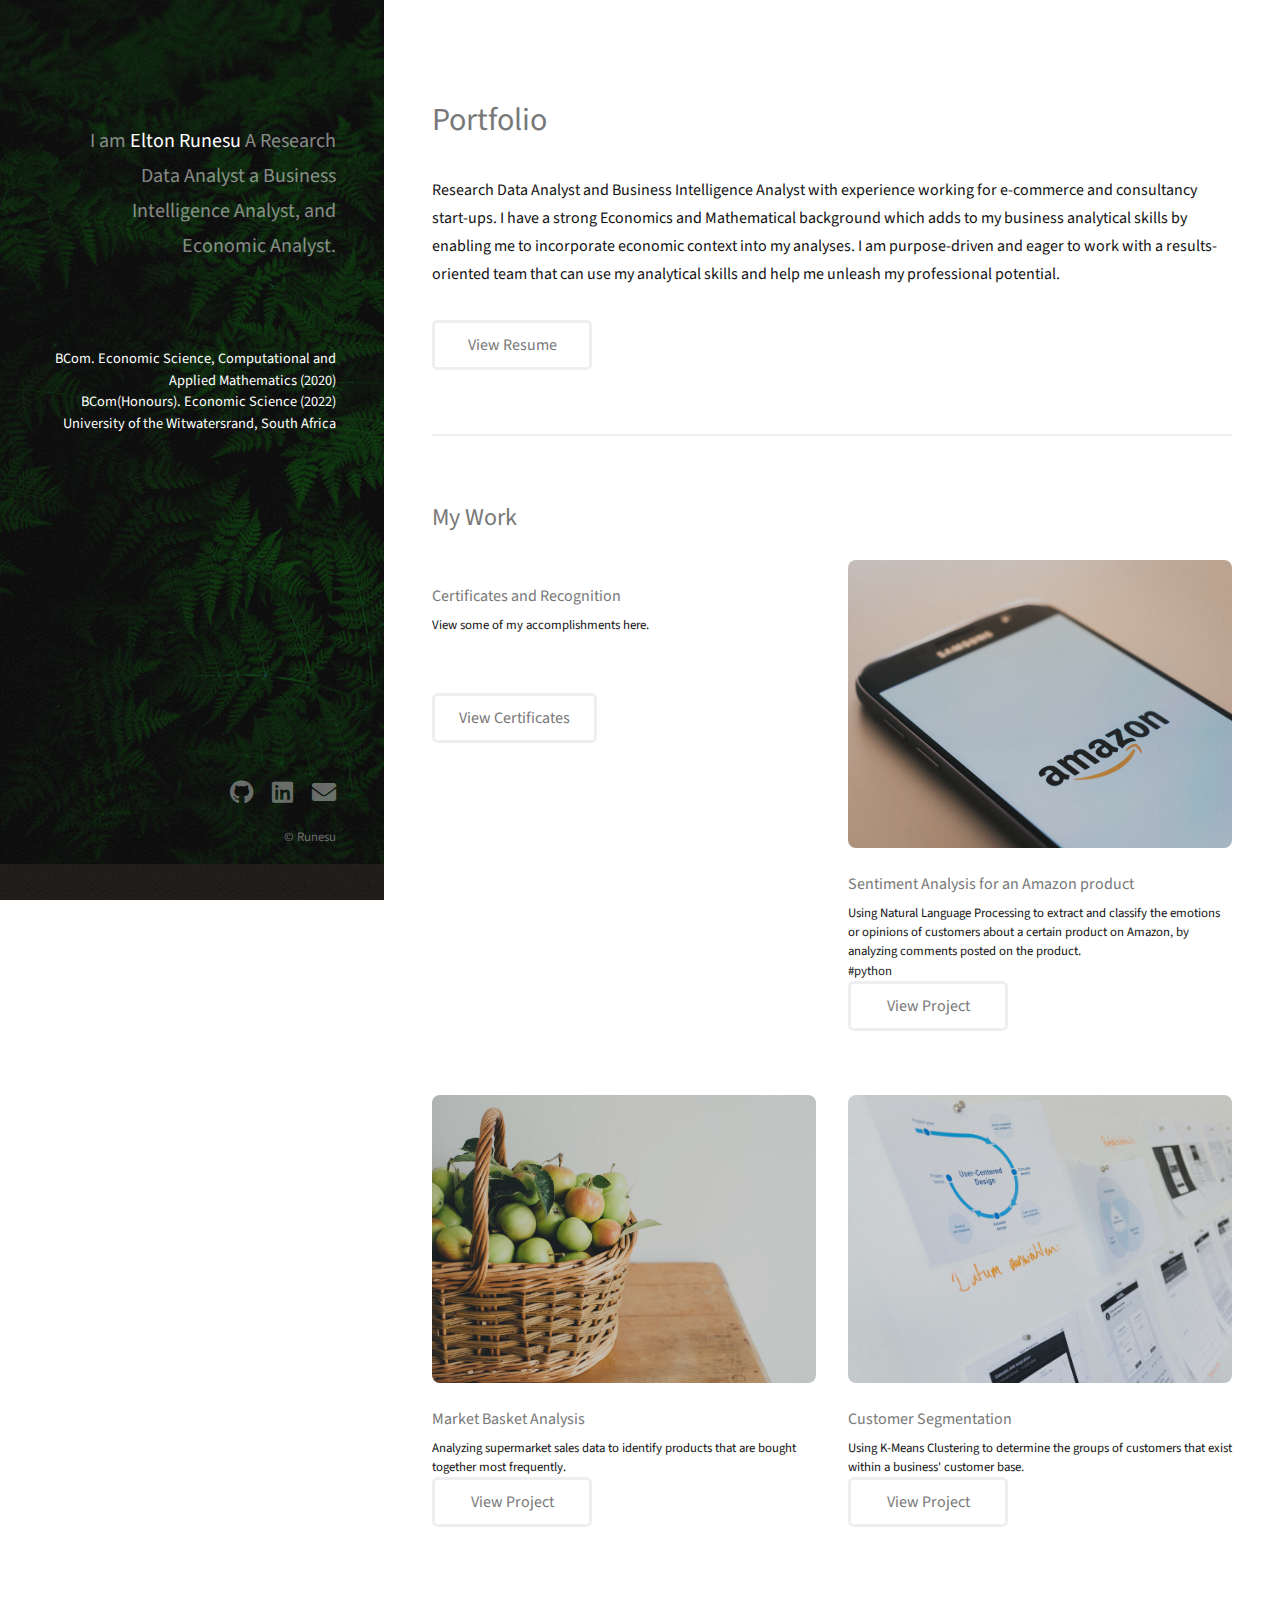
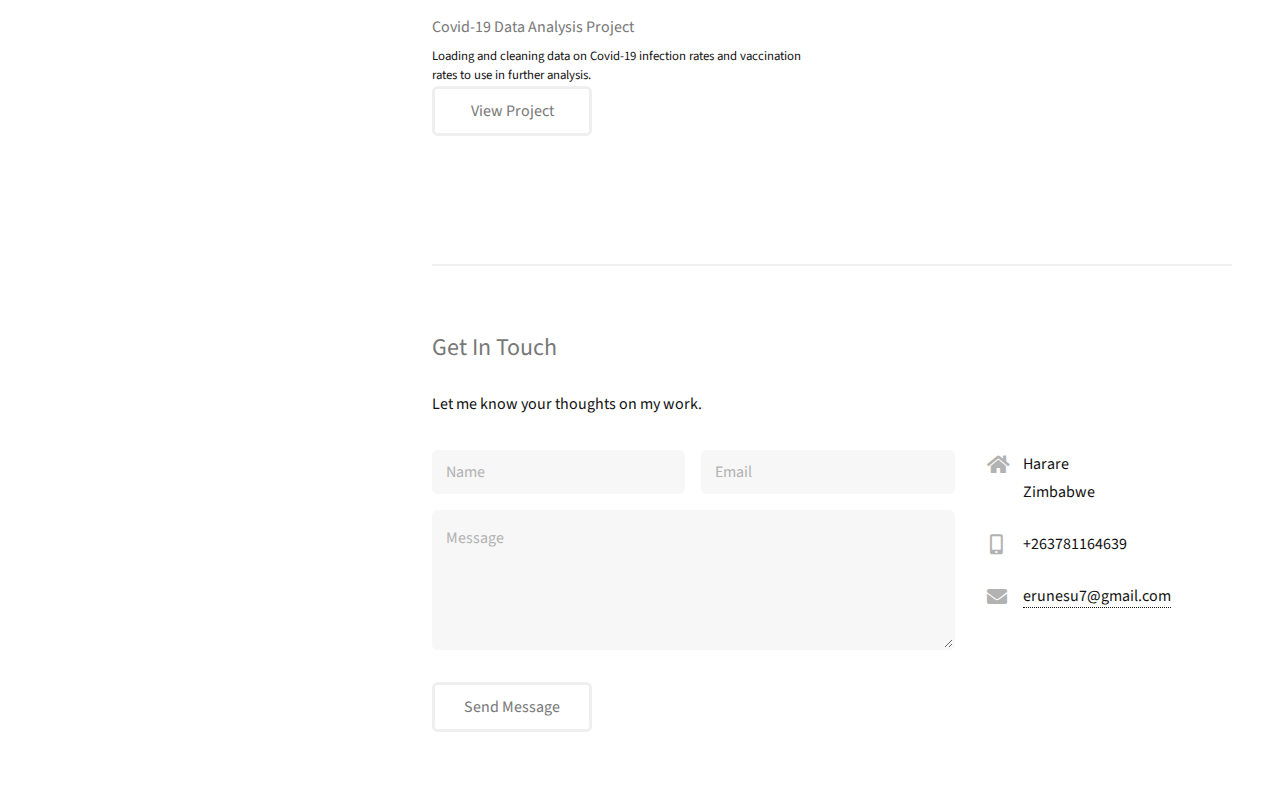
==== commit 66aa7d16: "Update index.html" ====
--- a/index.html
+++ b/index.html
@@ -12,11 +12,20 @@
 		<!-- Header -->
 			<header id="header">
 				<div class="inner">
-					<a href="#" class="image avatar"><img src="images/avatar.jpg" alt="" /></a>
+					<a href="#" class="image avatar"><img src="images/VFM_0616.JPG" alt="" /></a>
 					<h1>I am<strong> Elton Runesu</strong><br/>
-					a Business Intelligence Analyst,<br />
-					a Junior Data Scientist, <br />
+					A Research Data Analyst<br />
+					a Business Intelligence Analyst, <br />
 					and Economic Analyst.</a></h1>
+					<br/>
+					<br/>
+					<br/>
+					<h5>
+						<strong>BCom.</strong> Economic Science, Computational and Applied Mathematics (2020) <br/>
+						<strong>BCom(Honours).</strong> Economic Science (2022) <br/>
+						University of the Witwatersrand, South Africa
+			
+					</h5>
 				</div>
 				
 			</header>
@@ -31,10 +40,13 @@
 							</h2>
 						</header>
 						<p>
-							Insightful Business Intelligence Analyst and Junior Data Scientist with experience 
-							working for e-commerce and consultancy start-ups. I have a strong Economics and Mathematical background which adds to my business analytical skills by enabling me to incorporate economic context into my analyses.
-							I am purpose-driven and eager to enjoy working with a results-oriented team that can use my analytical skills and help me unleash my professional potential. 
-						 </p>
+							Research Data Analyst and Business Intelligence Analyst  with experience 
+							working for e-commerce and consultancy start-ups. I have a strong Economics and Mathematical
+							background which adds to my business analytical skills by enabling me to 
+							incorporate economic context into my analyses.
+							I am purpose-driven and eager to work with a results-oriented team
+							that can use my analytical skills and help me unleash my professional potential. 
+						</p>
 						<ul class="actions">
 							<li><a href="documents/Elton_Runesu.pdf" class="button">View Resume </a></li>
 						</ul>
@@ -43,8 +55,23 @@
 
 				<!-- Two -->
 					<section id="two">
-						<h2>Recent Work</h2>
+						<h2>My Work</h2>
 						<div class="row">
+							<article class="col-6 col-12-xsmall work-item">
+								<a href="images/fulls/certificates/certificate.jpg" class="image fit thumb"><img src="images/thumbs/certificates/certificate.jpg" alt="" /></a>
+								<h3>Certificates and Recognition </h3>
+								<p>View some of my accomplishments here.
+									<br/>
+									<br/>
+									<br/>
+									<br/>
+									
+
+								</p>
+								<ul class="actions">
+									<li><a href="certificates.html" class="button">View Certificates </a></li>
+								</ul>
+							</article>
 							<article class="col-6 col-12-xsmall work-item">
 								<a href="images/fulls/01.jpg" class="image fit thumb"><img src="images/thumbs/01.jpg" alt="" /></a>
 								<h3>Sentiment Analysis for an Amazon product</h3>
@@ -53,7 +80,7 @@
 									<b>#python</b>
 								</p>
 								<ul class="actions">
-									<li><a href="left-sidebar.html" class="button">View Project </a></li>
+									<li><a href="sentiment.html" class="button">View Project </a></li>
 								</ul>
 							</article>
 							<article class="col-6 col-12-xsmall work-item">
@@ -61,7 +88,7 @@
 								<h3>Market Basket Analysis</h3>
 								<p>Analyzing supermarket sales data to identify products that are bought together most frequently.</p>
 								<ul class="actions">
-									<li><a href="#" class="button">View Project </a></li>
+									<li><a href="market_basket.html" class="button">View Project </a></li>
 								</ul>
 							</article>
 							<article class="col-6 col-12-xsmall work-item">
@@ -69,31 +96,23 @@
 								<h3>Customer Segmentation</h3>
 								<p>Using K-Means Clustering to determine the groups of customers that exist within a business' customer base.</p>
 								<ul class="actions">
-									<li><a href="#" class="button">View Project </a></li>
+									<li><a href="segmentation.html" class="button">View Project </a></li>
 								</ul>
 							</article>
+							
 							<article class="col-6 col-12-xsmall work-item">
-								<a href="images/fulls/04.jpg" class="image fit thumb"><img src="images/thumbs/04.jpg" alt="" /></a>
-								<h3>Time Series Analysis</h3>
-								<p>Lorem ipsum dolor sit amet nisl sed nullam feugiat.</p>
-								<ul class="actions">
-									<li><a href="#" class="button">View Project </a></li>
+								<a href="images/fulls/sql.jpg" class="image fit thumb"><img src="images/thumbs/sql.jpg" alt="" /></a>
+								<h3>Covid-19 Data Analysis Project</h3>
+								<p>Loading and cleaning data on Covid-19 infection rates and vaccination rates to use in further analysis.
+
+								</p>
+								<ul class="actions">
+									<li><a href="https://github.com/eltonrunesu/COVID-19-Portfolio-Project" class="button">View Project </a></li>
 								</ul>
 							</article>
-							<article class="col-6 col-12-xsmall work-item">
-								<a href="images/fulls/05.jpg" class="image fit thumb"><img src="images/thumbs/05.jpg" alt="" /></a>
-								<h3>Nunc enim commodo aliquet</h3>
-								<p>Lorem ipsum dolor sit amet nisl sed nullam feugiat.</p>
-							</article>
-							<article class="col-6 col-12-xsmall work-item">
-								<a href="images/fulls/06.jpg" class="image fit thumb"><img src="images/thumbs/06.jpg" alt="" /></a>
-								<h3>Risus ornare lacinia</h3>
-								<p>Lorem ipsum dolor sit amet nisl sed nullam feugiat.</p>
-							</article>
+							
 						</div>
-						<ul class="actions">
-							<li><a href="#" class="button">Full Portfolio</a></li>
-						</ul>
+						
 					</section>
 
 				<!-- Three -->
@@ -460,7 +479,7 @@
 					<ul class="icons">
 						<li><a href="https://github.com/eltonrunesu" class="icon brands fa-github"><span class="label">Github</span></a></li>
 						<li><a href="https://www.linkedin.com/in/elton-runesu/" class="icon brands fa-linkedin"><span class="label">LinkedIn</span></a></li>
-						<li><a href="erunesu7@gmail.com" class="icon solid fa-envelope"><span class="label">Email</span></a></li>
+						<li><a href=mailto:"erunesu7@gmail.com" class="icon solid fa-envelope"><span class="label">Email</span></a></li>
 					</ul>
 					<ul class="copyright">
 						<li>&copy; Runesu</li><li></li>
@@ -477,4 +496,4 @@
 			<script src="assets/js/main.js"></script>
 
 	</body>
-</html>+</html>
--- a/assets/css/main.css
+++ b/assets/css/main.css
@@ -0,0 +1,3221 @@
+@import url("fontawesome-all.min.css");
+@import url("https://fonts.googleapis.com/css?family=Source+Sans+Pro:400,400italic");
+
+/*
+	Strata by HTML5 UP
+	html5up.net | @ajlkn
+	Free for personal and commercial use under the CCA 3.0 license (html5up.net/license)
+*/
+
+html, body, div, span, applet, object,
+iframe, h1, h2, h3, h4, h5, h6, p, blockquote,
+pre, a, abbr, acronym, address, big, cite,
+code, del, dfn, em, img, ins, kbd, q, s, samp,
+small, strike, strong, sub, sup, tt, var, b,
+u, i, center, dl, dt, dd, ol, ul, li, fieldset,
+form, label, legend, table, caption, tbody,
+tfoot, thead, tr, th, td, article, aside,
+canvas, details, embed, figure, figcaption,
+footer, header, hgroup, menu, nav, output, ruby,
+section, summary, time, mark, audio, video {
+	margin: 0;
+	padding: 0;
+	border: 0;
+	font-size: 100%;
+	font: inherit;
+	vertical-align: baseline;}
+
+article, aside, details, figcaption, figure,
+footer, header, hgroup, menu, nav, section {
+	display: block;}
+
+body {
+	line-height: 1;
+}
+
+ol, ul {
+	list-style: none;
+}
+
+blockquote, q {
+	quotes: none;
+}
+
+	blockquote:before, blockquote:after, q:before, q:after {
+		content: '';
+		content: none;
+	}
+
+table {
+	border-collapse: collapse;
+	border-spacing: 0;
+}
+
+body {
+	-webkit-text-size-adjust: none;
+}
+
+mark {
+	background-color: transparent;
+	color: inherit;
+}
+
+input::-moz-focus-inner {
+	border: 0;
+	padding: 0;
+}
+
+input, select, textarea {
+	-moz-appearance: none;
+	-webkit-appearance: none;
+	-ms-appearance: none;
+	appearance: none;
+}
+
+/* Basic */
+
+	html {
+		box-sizing: border-box;
+	}
+
+	*, *:before, *:after {
+		box-sizing: inherit;
+	}
+
+	body {
+		background: #fff;
+	}
+
+		body.is-preload *, body.is-preload *:before, body.is-preload *:after {
+			-moz-animation: none !important;
+			-webkit-animation: none !important;
+			-ms-animation: none !important;
+			animation: none !important;
+			-moz-transition: none !important;
+			-webkit-transition: none !important;
+			-ms-transition: none !important;
+			transition: none !important;
+		}
+
+	body, input, select, textarea {
+		color: #121212;
+		font-family: "Source Sans Pro", Helvetica, sans-serif;
+		font-size: 16pt;
+		font-weight: 400;
+		line-height: 1.75em;
+	}
+
+	a {
+		-moz-transition: color 0.2s ease-in-out, border-color 0.2s ease-in-out;
+		-webkit-transition: color 0.2s ease-in-out, border-color 0.2s ease-in-out;
+		-ms-transition: color 0.2s ease-in-out, border-color 0.2s ease-in-out;
+		transition: color 0.2s ease-in-out, border-color 0.2s ease-in-out;
+		border-bottom: dotted 1px;
+		color: #2d7a54;
+		text-decoration: none;
+	}
+
+		a:hover {
+			border-bottom-color: transparent;
+			color: #2d7a54 !important;
+			text-decoration: none;
+		}
+
+	strong, b {
+		color: #202020;
+		font-weight: 400;
+	}
+
+	em, i {
+		font-style: italic;
+	}
+
+	p {
+		margin: 0 0 2em 0;
+	}
+
+	h1, h2, h3, h4, h5, h6 {
+		color: #787878;
+		font-weight: 400;
+		line-height: 1em;
+		margin: 0 0 1em 0;
+	}
+
+		h1 a, h2 a, h3 a, h4 a, h5 a, h6 a {
+			color: inherit;
+			text-decoration: none;
+		}
+
+	h1 {
+		font-size: 2em;
+		line-height: 1.5em;
+	}
+
+	h2 {
+		font-size: 1.5em;
+		line-height: 1.5em;
+	}
+
+	h3 {
+		font-size: 1.25em;
+		line-height: 1.5em;
+	}
+
+	h4 {
+		font-size: 1.1em;
+		line-height: 1.5em;
+	}
+
+	h5 {
+		font-size: 0.9em;
+		line-height: 1.5em;
+	}
+
+	h6 {
+		font-size: 0.7em;
+		line-height: 1.5em;
+	}
+
+	sub {
+		font-size: 0.8em;
+		position: relative;
+		top: 0.5em;
+	}
+
+	sup {
+		font-size: 0.8em;
+		position: relative;
+		top: -0.5em;
+	}
+
+	hr {
+		border: 0;
+		border-bottom: solid 2px #efefef;
+		margin: 2em 0;
+	}
+
+		hr.major {
+			margin: 3em 0;
+		}
+
+	blockquote {
+		border-left: solid 6px #efefef;
+		font-style: italic;
+		margin: 0 0 2em 0;
+		padding: 0.5em 0 0.5em 1.5em;
+	}
+
+	code {
+		background: #f7f7f7;
+		border-radius: 0.35em;
+		border: solid 2px #efefef;
+		font-family: "Courier New", monospace;
+		font-size: 0.9em;
+		margin: 0 0.25em;
+		padding: 0.25em 0.65em;
+	}
+
+	pre {
+		-webkit-overflow-scrolling: touch;
+		font-family: "Courier New", monospace;
+		font-size: 0.9em;
+		margin: 0 0 2em 0;
+	}
+
+		pre code {
+			display: block;
+			line-height: 1.75em;
+			padding: 1em 1.5em;
+			overflow-x: auto;
+		}
+
+	.align-left {
+		text-align: left;
+	}
+
+	.align-center {
+		text-align: center;
+	}
+
+	.align-right {
+		text-align: right;
+	}
+
+/* Container */
+
+	.container {
+		margin: 0 auto;
+		max-width: calc(100% - 4em);
+		width: 100%;
+	}
+
+		.container.xsmall {
+			width: 25%;
+		}
+
+		.container.small {
+			width: 50%;
+		}
+
+		.container.medium {
+			width: 75%;
+		}
+
+		.container.large {
+			width: 125%;
+		}
+
+		.container.xlarge {
+			width: 150%;
+		}
+
+		.container.max {
+			width: 100%;
+		}
+
+		@media screen and (max-width: 980px) {
+
+			.container {
+				width: 100% !important;
+				max-width: 100% !important;
+			}
+
+		}
+
+		@media screen and (max-width: 480px) {
+
+			.container {
+				max-width: calc(100% - 3em);
+			}
+
+		}
+
+/* Row */
+
+	.row {
+		display: flex;
+		flex-wrap: wrap;
+		box-sizing: border-box;
+		align-items: stretch;
+	}
+
+		.row > * {
+			box-sizing: border-box;
+		}
+
+		.row.gtr-uniform > * > :last-child {
+			margin-bottom: 0;
+		}
+
+		.row.aln-left {
+			justify-content: flex-start;
+		}
+
+		.row.aln-center {
+			justify-content: center;
+		}
+
+		.row.aln-right {
+			justify-content: flex-end;
+		}
+
+		.row.aln-top {
+			align-items: flex-start;
+		}
+
+		.row.aln-middle {
+			align-items: center;
+		}
+
+		.row.aln-bottom {
+			align-items: flex-end;
+		}
+
+		.row > .imp {
+			order: -1;
+		}
+
+		.row > .col-1 {
+			width: 8.33333%;
+		}
+
+		.row > .off-1 {
+			margin-left: 8.33333%;
+		}
+
+		.row > .col-2 {
+			width: 16.66667%;
+		}
+
+		.row > .off-2 {
+			margin-left: 16.66667%;
+		}
+
+		.row > .col-3 {
+			width: 25%;
+		}
+
+		.row > .off-3 {
+			margin-left: 25%;
+		}
+
+		.row > .col-4 {
+			width: 33.33333%;
+		}
+
+		.row > .off-4 {
+			margin-left: 33.33333%;
+		}
+
+		.row > .col-5 {
+			width: 41.66667%;
+		}
+
+		.row > .off-5 {
+			margin-left: 41.66667%;
+		}
+
+		.row > .col-6 {
+			width: 50%;
+		}
+
+		.row > .off-6 {
+			margin-left: 50%;
+		}
+
+		.row > .col-7 {
+			width: 58.33333%;
+		}
+
+		.row > .off-7 {
+			margin-left: 58.33333%;
+		}
+
+		.row > .col-8 {
+			width: 66.66667%;
+		}
+
+		.row > .off-8 {
+			margin-left: 66.66667%;
+		}
+
+		.row > .col-9 {
+			width: 75%;
+		}
+
+		.row > .off-9 {
+			margin-left: 75%;
+		}
+
+		.row > .col-10 {
+			width: 83.33333%;
+		}
+
+		.row > .off-10 {
+			margin-left: 83.33333%;
+		}
+
+		.row > .col-11 {
+			width: 91.66667%;
+		}
+
+		.row > .off-11 {
+			margin-left: 91.66667%;
+		}
+
+		.row > .col-12 {
+			width: 100%;
+		}
+
+		.row > .off-12 {
+			margin-left: 100%;
+		}
+
+		.row.gtr-0 {
+			margin-top: 0;
+			margin-left: 0em;
+		}
+
+			.row.gtr-0 > * {
+				padding: 0 0 0 0em;
+			}
+
+			.row.gtr-0.gtr-uniform {
+				margin-top: 0em;
+			}
+
+				.row.gtr-0.gtr-uniform > * {
+					padding-top: 0em;
+				}
+
+		.row.gtr-25 {
+			margin-top: 0;
+			margin-left: -0.625em;
+		}
+
+			.row.gtr-25 > * {
+				padding: 0 0 0 0.625em;
+			}
+
+			.row.gtr-25.gtr-uniform {
+				margin-top: -0.625em;
+			}
+
+				.row.gtr-25.gtr-uniform > * {
+					padding-top: 0.625em;
+				}
+
+		.row.gtr-50 {
+			margin-top: 0;
+			margin-left: -1.25em;
+		}
+
+			.row.gtr-50 > * {
+				padding: 0 0 0 1.25em;
+			}
+
+			.row.gtr-50.gtr-uniform {
+				margin-top: -1.25em;
+			}
+
+				.row.gtr-50.gtr-uniform > * {
+					padding-top: 1.25em;
+				}
+
+		.row {
+			margin-top: 0;
+			margin-left: -2.5em;
+		}
+
+			.row > * {
+				padding: 0 0 0 2.5em;
+			}
+
+			.row.gtr-uniform {
+				margin-top: -2.5em;
+			}
+
+				.row.gtr-uniform > * {
+					padding-top: 2.5em;
+				}
+
+		.row.gtr-150 {
+			margin-top: 0;
+			margin-left: -3.75em;
+		}
+
+			.row.gtr-150 > * {
+				padding: 0 0 0 3.75em;
+			}
+
+			.row.gtr-150.gtr-uniform {
+				margin-top: -3.75em;
+			}
+
+				.row.gtr-150.gtr-uniform > * {
+					padding-top: 3.75em;
+				}
+
+		.row.gtr-200 {
+			margin-top: 0;
+			margin-left: -5em;
+		}
+
+			.row.gtr-200 > * {
+				padding: 0 0 0 5em;
+			}
+
+			.row.gtr-200.gtr-uniform {
+				margin-top: -5em;
+			}
+
+				.row.gtr-200.gtr-uniform > * {
+					padding-top: 5em;
+				}
+
+		@media screen and (max-width: 1800px) {
+
+			.row {
+				display: flex;
+				flex-wrap: wrap;
+				box-sizing: border-box;
+				align-items: stretch;
+			}
+
+				.row > * {
+					box-sizing: border-box;
+				}
+
+				.row.gtr-uniform > * > :last-child {
+					margin-bottom: 0;
+				}
+
+				.row.aln-left {
+					justify-content: flex-start;
+				}
+
+				.row.aln-center {
+					justify-content: center;
+				}
+
+				.row.aln-right {
+					justify-content: flex-end;
+				}
+
+				.row.aln-top {
+					align-items: flex-start;
+				}
+
+				.row.aln-middle {
+					align-items: center;
+				}
+
+				.row.aln-bottom {
+					align-items: flex-end;
+				}
+
+				.row > .imp-xlarge {
+					order: -1;
+				}
+
+				.row > .col-1-xlarge {
+					width: 8.33333%;
+				}
+
+				.row > .off-1-xlarge {
+					margin-left: 8.33333%;
+				}
+
+				.row > .col-2-xlarge {
+					width: 16.66667%;
+				}
+
+				.row > .off-2-xlarge {
+					margin-left: 16.66667%;
+				}
+
+				.row > .col-3-xlarge {
+					width: 25%;
+				}
+
+				.row > .off-3-xlarge {
+					margin-left: 25%;
+				}
+
+				.row > .col-4-xlarge {
+					width: 33.33333%;
+				}
+
+				.row > .off-4-xlarge {
+					margin-left: 33.33333%;
+				}
+
+				.row > .col-5-xlarge {
+					width: 41.66667%;
+				}
+
+				.row > .off-5-xlarge {
+					margin-left: 41.66667%;
+				}
+
+				.row > .col-6-xlarge {
+					width: 50%;
+				}
+
+				.row > .off-6-xlarge {
+					margin-left: 50%;
+				}
+
+				.row > .col-7-xlarge {
+					width: 58.33333%;
+				}
+
+				.row > .off-7-xlarge {
+					margin-left: 58.33333%;
+				}
+
+				.row > .col-8-xlarge {
+					width: 66.66667%;
+				}
+
+				.row > .off-8-xlarge {
+					margin-left: 66.66667%;
+				}
+
+				.row > .col-9-xlarge {
+					width: 75%;
+				}
+
+				.row > .off-9-xlarge {
+					margin-left: 75%;
+				}
+
+				.row > .col-10-xlarge {
+					width: 83.33333%;
+				}
+
+				.row > .off-10-xlarge {
+					margin-left: 83.33333%;
+				}
+
+				.row > .col-11-xlarge {
+					width: 91.66667%;
+				}
+
+				.row > .off-11-xlarge {
+					margin-left: 91.66667%;
+				}
+
+				.row > .col-12-xlarge {
+					width: 100%;
+				}
+
+				.row > .off-12-xlarge {
+					margin-left: 100%;
+				}
+
+				.row.gtr-0 {
+					margin-top: 0;
+					margin-left: 0em;
+				}
+
+					.row.gtr-0 > * {
+						padding: 0 0 0 0em;
+					}
+
+					.row.gtr-0.gtr-uniform {
+						margin-top: 0em;
+					}
+
+						.row.gtr-0.gtr-uniform > * {
+							padding-top: 0em;
+						}
+
+				.row.gtr-25 {
+					margin-top: 0;
+					margin-left: -0.625em;
+				}
+
+					.row.gtr-25 > * {
+						padding: 0 0 0 0.625em;
+					}
+
+					.row.gtr-25.gtr-uniform {
+						margin-top: -0.625em;
+					}
+
+						.row.gtr-25.gtr-uniform > * {
+							padding-top: 0.625em;
+						}
+
+				.row.gtr-50 {
+					margin-top: 0;
+					margin-left: -1.25em;
+				}
+
+					.row.gtr-50 > * {
+						padding: 0 0 0 1.25em;
+					}
+
+					.row.gtr-50.gtr-uniform {
+						margin-top: -1.25em;
+					}
+
+						.row.gtr-50.gtr-uniform > * {
+							padding-top: 1.25em;
+						}
+
+				.row {
+					margin-top: 0;
+					margin-left: -2.5em;
+				}
+
+					.row > * {
+						padding: 0 0 0 2.5em;
+					}
+
+					.row.gtr-uniform {
+						margin-top: -2.5em;
+					}
+
+						.row.gtr-uniform > * {
+							padding-top: 2.5em;
+						}
+
+				.row.gtr-150 {
+					margin-top: 0;
+					margin-left: -3.75em;
+				}
+
+					.row.gtr-150 > * {
+						padding: 0 0 0 3.75em;
+					}
+
+					.row.gtr-150.gtr-uniform {
+						margin-top: -3.75em;
+					}
+
+						.row.gtr-150.gtr-uniform > * {
+							padding-top: 3.75em;
+						}
+
+				.row.gtr-200 {
+					margin-top: 0;
+					margin-left: -5em;
+				}
+
+					.row.gtr-200 > * {
+						padding: 0 0 0 5em;
+					}
+
+					.row.gtr-200.gtr-uniform {
+						margin-top: -5em;
+					}
+
+						.row.gtr-200.gtr-uniform > * {
+							padding-top: 5em;
+						}
+
+		}
+
+		@media screen and (max-width: 1280px) {
+
+			.row {
+				display: flex;
+				flex-wrap: wrap;
+				box-sizing: border-box;
+				align-items: stretch;
+			}
+
+				.row > * {
+					box-sizing: border-box;
+				}
+
+				.row.gtr-uniform > * > :last-child {
+					margin-bottom: 0;
+				}
+
+				.row.aln-left {
+					justify-content: flex-start;
+				}
+
+				.row.aln-center {
+					justify-content: center;
+				}
+
+				.row.aln-right {
+					justify-content: flex-end;
+				}
+
+				.row.aln-top {
+					align-items: flex-start;
+				}
+
+				.row.aln-middle {
+					align-items: center;
+				}
+
+				.row.aln-bottom {
+					align-items: flex-end;
+				}
+
+				.row > .imp-large {
+					order: -1;
+				}
+
+				.row > .col-1-large {
+					width: 8.33333%;
+				}
+
+				.row > .off-1-large {
+					margin-left: 8.33333%;
+				}
+
+				.row > .col-2-large {
+					width: 16.66667%;
+				}
+
+				.row > .off-2-large {
+					margin-left: 16.66667%;
+				}
+
+				.row > .col-3-large {
+					width: 25%;
+				}
+
+				.row > .off-3-large {
+					margin-left: 25%;
+				}
+
+				.row > .col-4-large {
+					width: 33.33333%;
+				}
+
+				.row > .off-4-large {
+					margin-left: 33.33333%;
+				}
+
+				.row > .col-5-large {
+					width: 41.66667%;
+				}
+
+				.row > .off-5-large {
+					margin-left: 41.66667%;
+				}
+
+				.row > .col-6-large {
+					width: 50%;
+				}
+
+				.row > .off-6-large {
+					margin-left: 50%;
+				}
+
+				.row > .col-7-large {
+					width: 58.33333%;
+				}
+
+				.row > .off-7-large {
+					margin-left: 58.33333%;
+				}
+
+				.row > .col-8-large {
+					width: 66.66667%;
+				}
+
+				.row > .off-8-large {
+					margin-left: 66.66667%;
+				}
+
+				.row > .col-9-large {
+					width: 75%;
+				}
+
+				.row > .off-9-large {
+					margin-left: 75%;
+				}
+
+				.row > .col-10-large {
+					width: 83.33333%;
+				}
+
+				.row > .off-10-large {
+					margin-left: 83.33333%;
+				}
+
+				.row > .col-11-large {
+					width: 91.66667%;
+				}
+
+				.row > .off-11-large {
+					margin-left: 91.66667%;
+				}
+
+				.row > .col-12-large {
+					width: 100%;
+				}
+
+				.row > .off-12-large {
+					margin-left: 100%;
+				}
+
+				.row.gtr-0 {
+					margin-top: 0;
+					margin-left: 0em;
+				}
+
+					.row.gtr-0 > * {
+						padding: 0 0 0 0em;
+					}
+
+					.row.gtr-0.gtr-uniform {
+						margin-top: 0em;
+					}
+
+						.row.gtr-0.gtr-uniform > * {
+							padding-top: 0em;
+						}
+
+				.row.gtr-25 {
+					margin-top: 0;
+					margin-left: -0.5em;
+				}
+
+					.row.gtr-25 > * {
+						padding: 0 0 0 0.5em;
+					}
+
+					.row.gtr-25.gtr-uniform {
+						margin-top: -0.5em;
+					}
+
+						.row.gtr-25.gtr-uniform > * {
+							padding-top: 0.5em;
+						}
+
+				.row.gtr-50 {
+					margin-top: 0;
+					margin-left: -1em;
+				}
+
+					.row.gtr-50 > * {
+						padding: 0 0 0 1em;
+					}
+
+					.row.gtr-50.gtr-uniform {
+						margin-top: -1em;
+					}
+
+						.row.gtr-50.gtr-uniform > * {
+							padding-top: 1em;
+						}
+
+				.row {
+					margin-top: 0;
+					margin-left: -2em;
+				}
+
+					.row > * {
+						padding: 0 0 0 2em;
+					}
+
+					.row.gtr-uniform {
+						margin-top: -2em;
+					}
+
+						.row.gtr-uniform > * {
+							padding-top: 2em;
+						}
+
+				.row.gtr-150 {
+					margin-top: 0;
+					margin-left: -3em;
+				}
+
+					.row.gtr-150 > * {
+						padding: 0 0 0 3em;
+					}
+
+					.row.gtr-150.gtr-uniform {
+						margin-top: -3em;
+					}
+
+						.row.gtr-150.gtr-uniform > * {
+							padding-top: 3em;
+						}
+
+				.row.gtr-200 {
+					margin-top: 0;
+					margin-left: -4em;
+				}
+
+					.row.gtr-200 > * {
+						padding: 0 0 0 4em;
+					}
+
+					.row.gtr-200.gtr-uniform {
+						margin-top: -4em;
+					}
+
+						.row.gtr-200.gtr-uniform > * {
+							padding-top: 4em;
+						}
+
+		}
+
+		@media screen and (max-width: 980px) {
+
+			.row {
+				display: flex;
+				flex-wrap: wrap;
+				box-sizing: border-box;
+				align-items: stretch;
+			}
+
+				.row > * {
+					box-sizing: border-box;
+				}
+
+				.row.gtr-uniform > * > :last-child {
+					margin-bottom: 0;
+				}
+
+				.row.aln-left {
+					justify-content: flex-start;
+				}
+
+				.row.aln-center {
+					justify-content: center;
+				}
+
+				.row.aln-right {
+					justify-content: flex-end;
+				}
+
+				.row.aln-top {
+					align-items: flex-start;
+				}
+
+				.row.aln-middle {
+					align-items: center;
+				}
+
+				.row.aln-bottom {
+					align-items: flex-end;
+				}
+
+				.row > .imp-medium {
+					order: -1;
+				}
+
+				.row > .col-1-medium {
+					width: 8.33333%;
+				}
+
+				.row > .off-1-medium {
+					margin-left: 8.33333%;
+				}
+
+				.row > .col-2-medium {
+					width: 16.66667%;
+				}
+
+				.row > .off-2-medium {
+					margin-left: 16.66667%;
+				}
+
+				.row > .col-3-medium {
+					width: 25%;
+				}
+
+				.row > .off-3-medium {
+					margin-left: 25%;
+				}
+
+				.row > .col-4-medium {
+					width: 33.33333%;
+				}
+
+				.row > .off-4-medium {
+					margin-left: 33.33333%;
+				}
+
+				.row > .col-5-medium {
+					width: 41.66667%;
+				}
+
+				.row > .off-5-medium {
+					margin-left: 41.66667%;
+				}
+
+				.row > .col-6-medium {
+					width: 50%;
+				}
+
+				.row > .off-6-medium {
+					margin-left: 50%;
+				}
+
+				.row > .col-7-medium {
+					width: 58.33333%;
+				}
+
+				.row > .off-7-medium {
+					margin-left: 58.33333%;
+				}
+
+				.row > .col-8-medium {
+					width: 66.66667%;
+				}
+
+				.row > .off-8-medium {
+					margin-left: 66.66667%;
+				}
+
+				.row > .col-9-medium {
+					width: 75%;
+				}
+
+				.row > .off-9-medium {
+					margin-left: 75%;
+				}
+
+				.row > .col-10-medium {
+					width: 83.33333%;
+				}
+
+				.row > .off-10-medium {
+					margin-left: 83.33333%;
+				}
+
+				.row > .col-11-medium {
+					width: 91.66667%;
+				}
+
+				.row > .off-11-medium {
+					margin-left: 91.66667%;
+				}
+
+				.row > .col-12-medium {
+					width: 100%;
+				}
+
+				.row > .off-12-medium {
+					margin-left: 100%;
+				}
+
+				.row.gtr-0 {
+					margin-top: 0;
+					margin-left: 0em;
+				}
+
+					.row.gtr-0 > * {
+						padding: 0 0 0 0em;
+					}
+
+					.row.gtr-0.gtr-uniform {
+						margin-top: 0em;
+					}
+
+						.row.gtr-0.gtr-uniform > * {
+							padding-top: 0em;
+						}
+
+				.row.gtr-25 {
+					margin-top: 0;
+					margin-left: -0.5em;
+				}
+
+					.row.gtr-25 > * {
+						padding: 0 0 0 0.5em;
+					}
+
+					.row.gtr-25.gtr-uniform {
+						margin-top: -0.5em;
+					}
+
+						.row.gtr-25.gtr-uniform > * {
+							padding-top: 0.5em;
+						}
+
+				.row.gtr-50 {
+					margin-top: 0;
+					margin-left: -1em;
+				}
+
+					.row.gtr-50 > * {
+						padding: 0 0 0 1em;
+					}
+
+					.row.gtr-50.gtr-uniform {
+						margin-top: -1em;
+					}
+
+						.row.gtr-50.gtr-uniform > * {
+							padding-top: 1em;
+						}
+
+				.row {
+					margin-top: 0;
+					margin-left: -2em;
+				}
+
+					.row > * {
+						padding: 0 0 0 2em;
+					}
+
+					.row.gtr-uniform {
+						margin-top: -2em;
+					}
+
+						.row.gtr-uniform > * {
+							padding-top: 2em;
+						}
+
+				.row.gtr-150 {
+					margin-top: 0;
+					margin-left: -3em;
+				}
+
+					.row.gtr-150 > * {
+						padding: 0 0 0 3em;
+					}
+
+					.row.gtr-150.gtr-uniform {
+						margin-top: -3em;
+					}
+
+						.row.gtr-150.gtr-uniform > * {
+							padding-top: 3em;
+						}
+
+				.row.gtr-200 {
+					margin-top: 0;
+					margin-left: -4em;
+				}
+
+					.row.gtr-200 > * {
+						padding: 0 0 0 4em;
+					}
+
+					.row.gtr-200.gtr-uniform {
+						margin-top: -4em;
+					}
+
+						.row.gtr-200.gtr-uniform > * {
+							padding-top: 4em;
+						}
+
+		}
+
+		@media screen and (max-width: 736px) {
+
+			.row {
+				display: flex;
+				flex-wrap: wrap;
+				box-sizing: border-box;
+				align-items: stretch;
+			}
+
+				.row > * {
+					box-sizing: border-box;
+				}
+
+				.row.gtr-uniform > * > :last-child {
+					margin-bottom: 0;
+				}
+
+				.row.aln-left {
+					justify-content: flex-start;
+				}
+
+				.row.aln-center {
+					justify-content: center;
+				}
+
+				.row.aln-right {
+					justify-content: flex-end;
+				}
+
+				.row.aln-top {
+					align-items: flex-start;
+				}
+
+				.row.aln-middle {
+					align-items: center;
+				}
+
+				.row.aln-bottom {
+					align-items: flex-end;
+				}
+
+				.row > .imp-small {
+					order: -1;
+				}
+
+				.row > .col-1-small {
+					width: 8.33333%;
+				}
+
+				.row > .off-1-small {
+					margin-left: 8.33333%;
+				}
+
+				.row > .col-2-small {
+					width: 16.66667%;
+				}
+
+				.row > .off-2-small {
+					margin-left: 16.66667%;
+				}
+
+				.row > .col-3-small {
+					width: 25%;
+				}
+
+				.row > .off-3-small {
+					margin-left: 25%;
+				}
+
+				.row > .col-4-small {
+					width: 33.33333%;
+				}
+
+				.row > .off-4-small {
+					margin-left: 33.33333%;
+				}
+
+				.row > .col-5-small {
+					width: 41.66667%;
+				}
+
+				.row > .off-5-small {
+					margin-left: 41.66667%;
+				}
+
+				.row > .col-6-small {
+					width: 50%;
+				}
+
+				.row > .off-6-small {
+					margin-left: 50%;
+				}
+
+				.row > .col-7-small {
+					width: 58.33333%;
+				}
+
+				.row > .off-7-small {
+					margin-left: 58.33333%;
+				}
+
+				.row > .col-8-small {
+					width: 66.66667%;
+				}
+
+				.row > .off-8-small {
+					margin-left: 66.66667%;
+				}
+
+				.row > .col-9-small {
+					width: 75%;
+				}
+
+				.row > .off-9-small {
+					margin-left: 75%;
+				}
+
+				.row > .col-10-small {
+					width: 83.33333%;
+				}
+
+				.row > .off-10-small {
+					margin-left: 83.33333%;
+				}
+
+				.row > .col-11-small {
+					width: 91.66667%;
+				}
+
+				.row > .off-11-small {
+					margin-left: 91.66667%;
+				}
+
+				.row > .col-12-small {
+					width: 100%;
+				}
+
+				.row > .off-12-small {
+					margin-left: 100%;
+				}
+
+				.row.gtr-0 {
+					margin-top: 0;
+					margin-left: 0em;
+				}
+
+					.row.gtr-0 > * {
+						padding: 0 0 0 0em;
+					}
+
+					.row.gtr-0.gtr-uniform {
+						margin-top: 0em;
+					}
+
+						.row.gtr-0.gtr-uniform > * {
+							padding-top: 0em;
+						}
+
+				.row.gtr-25 {
+					margin-top: 0;
+					margin-left: -0.375em;
+				}
+
+					.row.gtr-25 > * {
+						padding: 0 0 0 0.375em;
+					}
+
+					.row.gtr-25.gtr-uniform {
+						margin-top: -0.375em;
+					}
+
+						.row.gtr-25.gtr-uniform > * {
+							padding-top: 0.375em;
+						}
+
+				.row.gtr-50 {
+					margin-top: 0;
+					margin-left: -0.75em;
+				}
+
+					.row.gtr-50 > * {
+						padding: 0 0 0 0.75em;
+					}
+
+					.row.gtr-50.gtr-uniform {
+						margin-top: -0.75em;
+					}
+
+						.row.gtr-50.gtr-uniform > * {
+							padding-top: 0.75em;
+						}
+
+				.row {
+					margin-top: 0;
+					margin-left: -1.5em;
+				}
+
+					.row > * {
+						padding: 0 0 0 1.5em;
+					}
+
+					.row.gtr-uniform {
+						margin-top: -1.5em;
+					}
+
+						.row.gtr-uniform > * {
+							padding-top: 1.5em;
+						}
+
+				.row.gtr-150 {
+					margin-top: 0;
+					margin-left: -2.25em;
+				}
+
+					.row.gtr-150 > * {
+						padding: 0 0 0 2.25em;
+					}
+
+					.row.gtr-150.gtr-uniform {
+						margin-top: -2.25em;
+					}
+
+						.row.gtr-150.gtr-uniform > * {
+							padding-top: 2.25em;
+						}
+
+				.row.gtr-200 {
+					margin-top: 0;
+					margin-left: -3em;
+				}
+
+					.row.gtr-200 > * {
+						padding: 0 0 0 3em;
+					}
+
+					.row.gtr-200.gtr-uniform {
+						margin-top: -3em;
+					}
+
+						.row.gtr-200.gtr-uniform > * {
+							padding-top: 3em;
+						}
+
+		}
+
+		@media screen and (max-width: 480px) {
+
+			.row {
+				display: flex;
+				flex-wrap: wrap;
+				box-sizing: border-box;
+				align-items: stretch;
+			}
+
+				.row > * {
+					box-sizing: border-box;
+				}
+
+				.row.gtr-uniform > * > :last-child {
+					margin-bottom: 0;
+				}
+
+				.row.aln-left {
+					justify-content: flex-start;
+				}
+
+				.row.aln-center {
+					justify-content: center;
+				}
+
+				.row.aln-right {
+					justify-content: flex-end;
+				}
+
+				.row.aln-top {
+					align-items: flex-start;
+				}
+
+				.row.aln-middle {
+					align-items: center;
+				}
+
+				.row.aln-bottom {
+					align-items: flex-end;
+				}
+
+				.row > .imp-xsmall {
+					order: -1;
+				}
+
+				.row > .col-1-xsmall {
+					width: 8.33333%;
+				}
+
+				.row > .off-1-xsmall {
+					margin-left: 8.33333%;
+				}
+
+				.row > .col-2-xsmall {
+					width: 16.66667%;
+				}
+
+				.row > .off-2-xsmall {
+					margin-left: 16.66667%;
+				}
+
+				.row > .col-3-xsmall {
+					width: 25%;
+				}
+
+				.row > .off-3-xsmall {
+					margin-left: 25%;
+				}
+
+				.row > .col-4-xsmall {
+					width: 33.33333%;
+				}
+
+				.row > .off-4-xsmall {
+					margin-left: 33.33333%;
+				}
+
+				.row > .col-5-xsmall {
+					width: 41.66667%;
+				}
+
+				.row > .off-5-xsmall {
+					margin-left: 41.66667%;
+				}
+
+				.row > .col-6-xsmall {
+					width: 50%;
+				}
+
+				.row > .off-6-xsmall {
+					margin-left: 50%;
+				}
+
+				.row > .col-7-xsmall {
+					width: 58.33333%;
+				}
+
+				.row > .off-7-xsmall {
+					margin-left: 58.33333%;
+				}
+
+				.row > .col-8-xsmall {
+					width: 66.66667%;
+				}
+
+				.row > .off-8-xsmall {
+					margin-left: 66.66667%;
+				}
+
+				.row > .col-9-xsmall {
+					width: 75%;
+				}
+
+				.row > .off-9-xsmall {
+					margin-left: 75%;
+				}
+
+				.row > .col-10-xsmall {
+					width: 83.33333%;
+				}
+
+				.row > .off-10-xsmall {
+					margin-left: 83.33333%;
+				}
+
+				.row > .col-11-xsmall {
+					width: 91.66667%;
+				}
+
+				.row > .off-11-xsmall {
+					margin-left: 91.66667%;
+				}
+
+				.row > .col-12-xsmall {
+					width: 100%;
+				}
+
+				.row > .off-12-xsmall {
+					margin-left: 100%;
+				}
+
+				.row.gtr-0 {
+					margin-top: 0;
+					margin-left: 0em;
+				}
+
+					.row.gtr-0 > * {
+						padding: 0 0 0 0em;
+					}
+
+					.row.gtr-0.gtr-uniform {
+						margin-top: 0em;
+					}
+
+						.row.gtr-0.gtr-uniform > * {
+							padding-top: 0em;
+						}
+
+				.row.gtr-25 {
+					margin-top: 0;
+					margin-left: -0.375em;
+				}
+
+					.row.gtr-25 > * {
+						padding: 0 0 0 0.375em;
+					}
+
+					.row.gtr-25.gtr-uniform {
+						margin-top: -0.375em;
+					}
+
+						.row.gtr-25.gtr-uniform > * {
+							padding-top: 0.375em;
+						}
+
+				.row.gtr-50 {
+					margin-top: 0;
+					margin-left: -0.75em;
+				}
+
+					.row.gtr-50 > * {
+						padding: 0 0 0 0.75em;
+					}
+
+					.row.gtr-50.gtr-uniform {
+						margin-top: -0.75em;
+					}
+
+						.row.gtr-50.gtr-uniform > * {
+							padding-top: 0.75em;
+						}
+
+				.row {
+					margin-top: 0;
+					margin-left: -1.5em;
+				}
+
+					.row > * {
+						padding: 0 0 0 1.5em;
+					}
+
+					.row.gtr-uniform {
+						margin-top: -1.5em;
+					}
+
+						.row.gtr-uniform > * {
+							padding-top: 1.5em;
+						}
+
+				.row.gtr-150 {
+					margin-top: 0;
+					margin-left: -2.25em;
+				}
+
+					.row.gtr-150 > * {
+						padding: 0 0 0 2.25em;
+					}
+
+					.row.gtr-150.gtr-uniform {
+						margin-top: -2.25em;
+					}
+
+						.row.gtr-150.gtr-uniform > * {
+							padding-top: 2.25em;
+						}
+
+				.row.gtr-200 {
+					margin-top: 0;
+					margin-left: -3em;
+				}
+
+					.row.gtr-200 > * {
+						padding: 0 0 0 3em;
+					}
+
+					.row.gtr-200.gtr-uniform {
+						margin-top: -3em;
+					}
+
+						.row.gtr-200.gtr-uniform > * {
+							padding-top: 3em;
+						}
+
+		}
+
+/* Section/Article */
+
+	section.special, article.special {
+		text-align: center;
+	}
+
+	header p {
+		color: #b2b2b2;
+		position: relative;
+		margin: 0 0 1.5em 0;
+	}
+
+	header h2 + p {
+		font-size: 1.25em;
+		margin-top: -1em;
+		line-height: 1.5em;
+	}
+
+	header h3 + p {
+		font-size: 1.1em;
+		margin-top: -0.8em;
+		line-height: 1.5em;
+	}
+
+	header h4 + p,
+	header h5 + p,
+	header h6 + p {
+		font-size: 0.9em;
+		margin-top: -0.6em;
+		line-height: 1.5em;
+	}
+
+	header.major h2 {
+		font-size: 2em;
+	}
+
+/* Form */
+
+	form {
+		margin: 0 0 2em 0;
+	}
+
+	label {
+		color: #787878;
+		display: block;
+		font-size: 0.9em;
+		font-weight: 400;
+		margin: 0 0 1em 0;
+	}
+
+	input[type="text"],
+	input[type="password"],
+	input[type="email"],
+	select,
+	textarea {
+		-moz-appearance: none;
+		-webkit-appearance: none;
+		-ms-appearance: none;
+		appearance: none;
+		background: #f7f7f7;
+		border-radius: 0.35em;
+		border: solid 2px transparent;
+		color: inherit;
+		display: block;
+		outline: 0;
+		padding: 0 0.75em;
+		text-decoration: none;
+		width: 100%;
+	}
+
+		input[type="text"]:invalid,
+		input[type="password"]:invalid,
+		input[type="email"]:invalid,
+		select:invalid,
+		textarea:invalid {
+			box-shadow: none;
+		}
+
+		input[type="text"]:focus,
+		input[type="password"]:focus,
+		input[type="email"]:focus,
+		select:focus,
+		textarea:focus {
+			border-color: #49bf9d;
+		}
+
+	select {
+		background-image: url("data:image/svg+xml;charset=utf8,%3Csvg xmlns='http://www.w3.org/2000/svg' width='40' height='40' preserveAspectRatio='none' viewBox='0 0 40 40'%3E%3Cpath d='M9.4,12.3l10.4,10.4l10.4-10.4c0.2-0.2,0.5-0.4,0.9-0.4c0.3,0,0.6,0.1,0.9,0.4l3.3,3.3c0.2,0.2,0.4,0.5,0.4,0.9 c0,0.4-0.1,0.6-0.4,0.9L20.7,31.9c-0.2,0.2-0.5,0.4-0.9,0.4c-0.3,0-0.6-0.1-0.9-0.4L4.3,17.3c-0.2-0.2-0.4-0.5-0.4-0.9 c0-0.4,0.1-0.6,0.4-0.9l3.3-3.3c0.2-0.2,0.5-0.4,0.9-0.4S9.1,12.1,9.4,12.3z' fill='%23dfdfdf' /%3E%3C/svg%3E");
+		background-size: 1.25rem;
+		background-repeat: no-repeat;
+		background-position: calc(100% - 1rem) center;
+		height: 2.75em;
+		padding-right: 2.75em;
+		text-overflow: ellipsis;
+	}
+
+		select option {
+			color: #787878;
+			background: #fff;
+		}
+
+		select:focus::-ms-value {
+			background-color: transparent;
+		}
+
+		select::-ms-expand {
+			display: none;
+		}
+
+	input[type="text"],
+	input[type="password"],
+	input[type="email"],
+	select {
+		height: 2.75em;
+	}
+
+	textarea {
+		padding: 0.75em;
+	}
+
+	input[type="checkbox"],
+	input[type="radio"] {
+		-moz-appearance: none;
+		-webkit-appearance: none;
+		-ms-appearance: none;
+		appearance: none;
+		display: block;
+		float: left;
+		margin-right: -2em;
+		opacity: 0;
+		width: 1em;
+		z-index: -1;
+	}
+
+		input[type="checkbox"] + label,
+		input[type="radio"] + label {
+			text-decoration: none;
+			color: #a2a2a2;
+			cursor: pointer;
+			display: inline-block;
+			font-size: 1em;
+			font-weight: 400;
+			padding-left: 2.4em;
+			padding-right: 0.75em;
+			position: relative;
+		}
+
+			input[type="checkbox"] + label:before,
+			input[type="radio"] + label:before {
+				-moz-osx-font-smoothing: grayscale;
+				-webkit-font-smoothing: antialiased;
+				display: inline-block;
+				font-style: normal;
+				font-variant: normal;
+				text-rendering: auto;
+				line-height: 1;
+				text-transform: none !important;
+				font-family: 'Font Awesome 5 Free';
+				font-weight: 900;
+			}
+
+			input[type="checkbox"] + label:before,
+			input[type="radio"] + label:before {
+				background: #f7f7f7;
+				border-radius: 0.35em;
+				border: solid 2px transparent;
+				content: '';
+				display: inline-block;
+				font-size: 0.8em;
+				height: 2.0625em;
+				left: 0;
+				line-height: 1.85625em;
+				position: absolute;
+				text-align: center;
+				top: 0;
+				width: 2.0625em;
+			}
+
+		input[type="checkbox"]:checked + label:before,
+		input[type="radio"]:checked + label:before {
+			background: #787878;
+			border-color: #787878;
+			color: #fff;
+			content: '\f00c';
+		}
+
+		input[type="checkbox"]:focus + label:before,
+		input[type="radio"]:focus + label:before {
+			border-color: #49bf9d;
+		}
+
+	input[type="checkbox"] + label:before {
+		border-radius: 0.35em;
+	}
+
+	input[type="radio"] + label:before {
+		border-radius: 100%;
+	}
+
+	::-webkit-input-placeholder {
+		color: #b2b2b2 !important;
+		opacity: 1.0;
+	}
+
+	:-moz-placeholder {
+		color: #b2b2b2 !important;
+		opacity: 1.0;
+	}
+
+	::-moz-placeholder {
+		color: #b2b2b2 !important;
+		opacity: 1.0;
+	}
+
+	:-ms-input-placeholder {
+		color: #b2b2b2 !important;
+		opacity: 1.0;
+	}
+
+/* Box */
+
+	.box {
+		border-radius: 0.35em;
+		border: solid 2px #efefef;
+		margin-bottom: 2em;
+		padding: 1.5em;
+	}
+
+		.box > :last-child,
+		.box > :last-child > :last-child,
+		.box > :last-child > :last-child > :last-child {
+			margin-bottom: 0;
+		}
+
+		.box.alt {
+			border: 0;
+			border-radius: 0;
+			padding: 0;
+		}
+
+/* Icon */
+
+	.icon {
+		text-decoration: none;
+		border-bottom: none;
+		position: relative;
+	}
+
+		.icon:before {
+			-moz-osx-font-smoothing: grayscale;
+			-webkit-font-smoothing: antialiased;
+			display: inline-block;
+			font-style: normal;
+			font-variant: normal;
+			text-rendering: auto;
+			line-height: 1;
+			text-transform: none !important;
+			font-family: 'Font Awesome 5 Free';
+			font-weight: 400;
+		}
+
+		.icon > .label {
+			display: none;
+		}
+
+		.icon:before {
+			line-height: inherit;
+		}
+
+		.icon.solid:before {
+			font-weight: 900;
+		}
+
+		.icon.brands:before {
+			font-family: 'Font Awesome 5 Brands';
+		}
+
+/* Image */
+
+	.image {
+		border-radius: 0.5em;
+		border: 0;
+		display: inline-block;
+		position: relative;
+	}
+
+		.image:before {
+			-moz-transition: opacity 0.2s ease-in-out;
+			-webkit-transition: opacity 0.2s ease-in-out;
+			-ms-transition: opacity 0.2s ease-in-out;
+			transition: opacity 0.2s ease-in-out;
+			background: url("images/overlay.png");
+			border-radius: 0.5em;
+			content: '';
+			display: block;
+			height: 100%;
+			left: 0;
+			opacity: 0.5;
+			position: absolute;
+			top: 0;
+			width: 100%;
+		}
+
+		.image.thumb {
+			text-align: center;
+		}
+
+			.image.thumb:after {
+				-moz-transition: opacity 0.2s ease-in-out;
+				-webkit-transition: opacity 0.2s ease-in-out;
+				-ms-transition: opacity 0.2s ease-in-out;
+				transition: opacity 0.2s ease-in-out;
+				border-radius: 0.5em;
+				border: solid 3px rgba(255, 255, 255, 0.5);
+				color: #fff;
+				content: 'View';
+				display: inline-block;
+				font-size: 0.8em;
+				font-weight: 400;
+				left: 50%;
+				line-height: 2.25em;
+				margin: -1.25em 0 0 -3em;
+				opacity: 0;
+				padding: 0 1.5em;
+				position: absolute;
+				text-align: center;
+				text-decoration: none;
+				top: 50%;
+				white-space: nowrap;
+			}
+
+			.image.thumb:hover:after {
+				opacity: 1.0;
+			}
+
+			.image.thumb:hover:before {
+				background: url("images/overlay.png"), url("images/overlay.png");
+				opacity: 1.0;
+			}
+
+		.image img {
+			border-radius: 0.5em;
+			display: block;
+		}
+
+		.image.left {
+			float: left;
+			margin: 0 1.5em 1em 0;
+			top: 0.25em;
+		}
+
+		.image.right {
+			float: right;
+			margin: 0 0 1em 1.5em;
+			top: 0.25em;
+		}
+
+		.image.left, .image.right {
+			max-width: 40%;
+		}
+
+			.image.left img, .image.right img {
+				width: 100%;
+			}
+
+		.image.fit {
+			display: block;
+			margin: 0 0 2em 0;
+			width: 100%;
+		}
+
+			.image.fit img {
+				width: 100%;
+			}
+
+		.image.avatar {
+			border-radius: 100%;
+		}
+
+			.image.avatar:before {
+				display: none;
+			}
+
+			.image.avatar img {
+				border-radius: 100%;
+				width: 100%;
+			}
+
+/* List */
+
+	ol {
+		list-style: decimal;
+		margin: 0 0 2em 0;
+		padding-left: 1.25em;
+	}
+
+		ol li {
+			padding-left: 0.25em;
+		}
+
+	ul {
+		list-style: disc;
+		margin: 0 0 2em 0;
+		padding-left: 1em;
+	}
+
+		ul li {
+			padding-left: 0.5em;
+		}
+
+		ul.alt {
+			list-style: none;
+			padding-left: 0;
+		}
+
+			ul.alt li {
+				border-top: solid 2px #efefef;
+				padding: 0.5em 0;
+			}
+
+				ul.alt li:first-child {
+					border-top: 0;
+					padding-top: 0;
+				}
+
+	dl {
+		margin: 0 0 2em 0;
+	}
+
+/* Icons */
+
+	ul.icons {
+		cursor: default;
+		list-style: none;
+		padding-left: 0;
+	}
+
+		ul.icons li {
+			display: inline-block;
+			padding: 0 1em 0 0;
+		}
+
+			ul.icons li:last-child {
+				padding-right: 0;
+			}
+
+			ul.icons li .icon:before {
+				font-size: 1.5em;
+			}
+
+/* Labeled Icons */
+
+	ul.labeled-icons {
+		list-style: none;
+		padding: 0;
+	}
+
+		ul.labeled-icons li {
+			line-height: 1.75em;
+			margin: 1.5em 0 0 0;
+			padding-left: 2.25em;
+			position: relative;
+		}
+
+			ul.labeled-icons li:first-child {
+				margin-top: 0;
+			}
+
+			ul.labeled-icons li a {
+				color: inherit;
+			}
+
+			ul.labeled-icons li h3 {
+				color: #b2b2b2;
+				left: 0;
+				position: absolute;
+				text-align: center;
+				top: 0;
+				width: 1em;
+			}
+
+/* Actions */
+
+	ul.actions {
+		display: -moz-flex;
+		display: -webkit-flex;
+		display: -ms-flex;
+		display: flex;
+		cursor: default;
+		list-style: none;
+		margin-left: -1em;
+		padding-left: 0;
+	}
+
+		ul.actions li {
+			padding: 0 0 0 1em;
+			vertical-align: middle;
+		}
+
+		ul.actions.special {
+			-moz-justify-content: center;
+			-webkit-justify-content: center;
+			-ms-justify-content: center;
+			justify-content: center;
+			width: 100%;
+			margin-left: 0;
+		}
+
+			ul.actions.special li:first-child {
+				padding-left: 0;
+			}
+
+		ul.actions.stacked {
+			-moz-flex-direction: column;
+			-webkit-flex-direction: column;
+			-ms-flex-direction: column;
+			flex-direction: column;
+			margin-left: 0;
+		}
+
+			ul.actions.stacked li {
+				padding: 1.3em 0 0 0;
+			}
+
+				ul.actions.stacked li:first-child {
+					padding-top: 0;
+				}
+
+		ul.actions.fit {
+			width: calc(100% + 1em);
+		}
+
+			ul.actions.fit li {
+				-moz-flex-grow: 1;
+				-webkit-flex-grow: 1;
+				-ms-flex-grow: 1;
+				flex-grow: 1;
+				-moz-flex-shrink: 1;
+				-webkit-flex-shrink: 1;
+				-ms-flex-shrink: 1;
+				flex-shrink: 1;
+				width: 100%;
+			}
+
+				ul.actions.fit li > * {
+					width: 100%;
+				}
+
+			ul.actions.fit.stacked {
+				width: 100%;
+			}
+
+		@media screen and (max-width: 480px) {
+
+			ul.actions:not(.fixed) {
+				-moz-flex-direction: column;
+				-webkit-flex-direction: column;
+				-ms-flex-direction: column;
+				flex-direction: column;
+				margin-left: 0;
+				width: 100% !important;
+			}
+
+				ul.actions:not(.fixed) li {
+					-moz-flex-grow: 1;
+					-webkit-flex-grow: 1;
+					-ms-flex-grow: 1;
+					flex-grow: 1;
+					-moz-flex-shrink: 1;
+					-webkit-flex-shrink: 1;
+					-ms-flex-shrink: 1;
+					flex-shrink: 1;
+					padding: 1em 0 0 0;
+					text-align: center;
+					width: 100%;
+				}
+
+					ul.actions:not(.fixed) li > * {
+						width: 100%;
+					}
+
+					ul.actions:not(.fixed) li:first-child {
+						padding-top: 0;
+					}
+
+					ul.actions:not(.fixed) li input[type="submit"],
+					ul.actions:not(.fixed) li input[type="reset"],
+					ul.actions:not(.fixed) li input[type="button"],
+					ul.actions:not(.fixed) li button,
+					ul.actions:not(.fixed) li .button {
+						width: 100%;
+					}
+
+						ul.actions:not(.fixed) li input[type="submit"].icon:before,
+						ul.actions:not(.fixed) li input[type="reset"].icon:before,
+						ul.actions:not(.fixed) li input[type="button"].icon:before,
+						ul.actions:not(.fixed) li button.icon:before,
+						ul.actions:not(.fixed) li .button.icon:before {
+							margin-left: -0.5em;
+						}
+
+		}
+
+/* Table */
+
+	.table-wrapper {
+		-webkit-overflow-scrolling: touch;
+		overflow-x: auto;
+	}
+
+	table {
+		margin: 0 0 2em 0;
+		width: 100%;
+	}
+
+		table tbody tr {
+			border: solid 1px #efefef;
+			border-left: 0;
+			border-right: 0;
+		}
+
+			table tbody tr:nth-child(2n + 1) {
+				background-color: #f7f7f7;
+			}
+
+		table td {
+			padding: 0.75em 0.75em;
+		}
+
+		table th {
+			color: #787878;
+			font-size: 0.9em;
+			font-weight: 400;
+			padding: 0 0.75em 0.75em 0.75em;
+			text-align: left;
+		}
+
+		table thead {
+			border-bottom: solid 2px #efefef;
+		}
+
+		table tfoot {
+			border-top: solid 2px #efefef;
+		}
+
+		table.alt {
+			border-collapse: separate;
+		}
+
+			table.alt tbody tr td {
+				border: solid 2px #efefef;
+				border-left-width: 0;
+				border-top-width: 0;
+			}
+
+				table.alt tbody tr td:first-child {
+					border-left-width: 2px;
+				}
+
+			table.alt tbody tr:first-child td {
+				border-top-width: 2px;
+			}
+
+			table.alt thead {
+				border-bottom: 0;
+			}
+
+			table.alt tfoot {
+				border-top: 0;
+			}
+
+/* Button */
+
+	input[type="submit"],
+	input[type="reset"],
+	input[type="button"],
+	.button {
+		-moz-appearance: none;
+		-webkit-appearance: none;
+		-ms-appearance: none;
+		appearance: none;
+		-moz-transition: background-color 0.2s ease-in-out, color 0.2s ease-in-out, border-color 0.2s ease-in-out;
+		-webkit-transition: background-color 0.2s ease-in-out, color 0.2s ease-in-out, border-color 0.2s ease-in-out;
+		-ms-transition: background-color 0.2s ease-in-out, color 0.2s ease-in-out, border-color 0.2s ease-in-out;
+		transition: background-color 0.2s ease-in-out, color 0.2s ease-in-out, border-color 0.2s ease-in-out;
+		background-color: transparent;
+		border-radius: 0.35em;
+		border: solid 3px #efefef;
+		color: #787878 !important;
+		cursor: pointer;
+		display: inline-block;
+		font-weight: 400;
+		height: 3.15em;
+		height: calc(2.75em + 6px);
+		line-height: 2.75em;
+		min-width: 10em;
+		padding: 0 1.5em;
+		text-align: center;
+		text-decoration: none;
+		white-space: nowrap;
+	}
+
+		input[type="submit"]:hover,
+		input[type="reset"]:hover,
+		input[type="button"]:hover,
+		.button:hover {
+			border-color: #49bf9d;
+			color: #49bf9d !important;
+		}
+
+		input[type="submit"]:active,
+		input[type="reset"]:active,
+		input[type="button"]:active,
+		.button:active {
+			background-color: rgba(73, 191, 157, 0.1);
+			border-color: #49bf9d;
+			color: #49bf9d !important;
+		}
+
+		input[type="submit"].icon,
+		input[type="reset"].icon,
+		input[type="button"].icon,
+		.button.icon {
+			padding-left: 1.35em;
+		}
+
+			input[type="submit"].icon:before,
+			input[type="reset"].icon:before,
+			input[type="button"].icon:before,
+			.button.icon:before {
+				margin-right: 0.5em;
+			}
+
+		input[type="submit"].fit,
+		input[type="reset"].fit,
+		input[type="button"].fit,
+		.button.fit {
+			min-width: 0;
+			width: 100%;
+		}
+
+		input[type="submit"].small,
+		input[type="reset"].small,
+		input[type="button"].small,
+		.button.small {
+			font-size: 0.8em;
+		}
+
+		input[type="submit"].large,
+		input[type="reset"].large,
+		input[type="button"].large,
+		.button.large {
+			font-size: 1.35em;
+		}
+
+		input[type="submit"].primary,
+		input[type="reset"].primary,
+		input[type="button"].primary,
+		.button.primary {
+			background-color: #49bf9d;
+			border-color: #49bf9d;
+			color: #ffffff !important;
+		}
+
+			input[type="submit"].primary:hover,
+			input[type="reset"].primary:hover,
+			input[type="button"].primary:hover,
+			.button.primary:hover {
+				background-color: #5cc6a7;
+				border-color: #5cc6a7;
+			}
+
+			input[type="submit"].primary:active,
+			input[type="reset"].primary:active,
+			input[type="button"].primary:active,
+			.button.primary:active {
+				background-color: #3eb08f;
+				border-color: #3eb08f;
+			}
+
+		input[type="submit"].disabled, input[type="submit"]:disabled,
+		input[type="reset"].disabled,
+		input[type="reset"]:disabled,
+		input[type="button"].disabled,
+		input[type="button"]:disabled,
+		.button.disabled,
+		.button:disabled {
+			background-color: #e7e7e7 !important;
+			border-color: #e7e7e7 !important;
+			color: #b2b2b2 !important;
+			cursor: default;
+		}
+
+/* Work Item */
+
+	.work-item {
+		margin: 0 0 2em 0;
+	}
+
+		.work-item .image {
+			margin: 0 0 1.5em 0;
+		}
+
+		.work-item h3 {
+			font-size: 1em;
+			margin: 0 0 0.5em 0;
+		}
+
+		.work-item p {
+			font-size: 0.8em;
+			line-height: 1.5em;
+			margin: 0;
+		}
+
+/* Header */
+
+	#header {
+		display: -moz-flex;
+		display: -webkit-flex;
+		display: -ms-flex;
+		display: flex;
+		-moz-flex-direction: column;
+		-webkit-flex-direction: column;
+		-ms-flex-direction: column;
+		flex-direction: column;
+		-moz-align-items: -moz-flex-end;
+		-webkit-align-items: -webkit-flex-end;
+		-ms-align-items: -ms-flex-end;
+		align-items: flex-end;
+		-moz-justify-content: space-between;
+		-webkit-justify-content: space-between;
+		-ms-justify-content: space-between;
+		justify-content: space-between;
+		background-color: #1f1815;
+		background-attachment: scroll,								scroll;
+		background-image: url("images/overlay.png"), url("../../images/bg.jpg");
+		background-position: top left,							top left;
+		background-repeat: repeat,								no-repeat;
+		background-size: auto,								150%;
+		color: rgba(255, 255, 255, 0.5);
+		height: 100%;
+		left: 0;
+		padding: 8em 4em;
+		position: fixed;
+		text-align: right;
+		top: 0;
+		width: 35%;
+	}
+
+		#header > * {
+			-moz-flex-shrink: 0;
+			-webkit-flex-shrink: 0;
+			-ms-flex-shrink: 0;
+			flex-shrink: 0;
+			width: 100%;
+		}
+
+		#header > .inner {
+			-moz-flex-grow: 1;
+			-webkit-flex-grow: 1;
+			-ms-flex-grow: 1;
+			flex-grow: 1;
+			margin: 0 0 2em 0;
+		}
+
+		#header strong, #header b {
+			color: #ffffff;
+		}
+
+		#header h2, #header h3, #header h4, #header h5, #header h6 {
+			color: #ffffff;
+		}
+
+		#header h1 {
+			color: rgba(255, 255, 255, 0.5);
+			font-size: 1.35em;
+			line-height: 1.75em;
+			margin: 0;
+		}
+
+		#header .image.avatar {
+			margin: 0 0 1em 0;
+			width: 6.25em;
+		}
+
+/* Footer */
+
+	#footer .icons {
+		margin: 1em 0 0 0;
+	}
+
+		#footer .icons a {
+			color: rgba(255, 255, 255, 0.4);
+		}
+
+	#footer .copyright {
+		color: rgba(255, 255, 255, 0.4);
+		font-size: 0.8em;
+		list-style: none;
+		margin: 1em 0 0 0;
+		padding: 0;
+	}
+
+		#footer .copyright li {
+			border-left: solid 1px rgba(255, 255, 255, 0.25);
+			display: inline-block;
+			line-height: 1em;
+			margin-left: 0.75em;
+			padding-left: 0.75em;
+		}
+
+			#footer .copyright li:first-child {
+				border-left: 0;
+				margin-left: 0;
+				padding-left: 0;
+			}
+
+			#footer .copyright li a {
+				color: inherit;
+			}
+
+/* Main */
+
+	#main {
+		margin-left: 35%;
+		max-width: 54em;
+		padding: 8em 4em 4em 4em;
+		width: calc(100% - 35%);
+	}
+
+		#main > section {
+			border-top: solid 2px #efefef;
+			margin: 4em 0 0 0;
+			padding: 4em 0 0 0;
+		}
+
+			#main > section:first-child {
+				border-top: 0;
+				margin-top: 0;
+				padding-top: 0;
+			}
+
+/* Poptrox */
+
+	@-moz-keyframes spin {
+		0% {
+			-moz-transform: rotate(0deg);
+			-webkit-transform: rotate(0deg);
+			-ms-transform: rotate(0deg);
+			transform: rotate(0deg);
+		}
+
+		100% {
+			-moz-transform: rotate(360deg);
+			-webkit-transform: rotate(360deg);
+			-ms-transform: rotate(360deg);
+			transform: rotate(360deg);
+		}
+	}
+
+	@-webkit-keyframes spin {
+		0% {
+			-moz-transform: rotate(0deg);
+			-webkit-transform: rotate(0deg);
+			-ms-transform: rotate(0deg);
+			transform: rotate(0deg);
+		}
+
+		100% {
+			-moz-transform: rotate(360deg);
+			-webkit-transform: rotate(360deg);
+			-ms-transform: rotate(360deg);
+			transform: rotate(360deg);
+		}
+	}
+
+	@-ms-keyframes spin {
+		0% {
+			-moz-transform: rotate(0deg);
+			-webkit-transform: rotate(0deg);
+			-ms-transform: rotate(0deg);
+			transform: rotate(0deg);
+		}
+
+		100% {
+			-moz-transform: rotate(360deg);
+			-webkit-transform: rotate(360deg);
+			-ms-transform: rotate(360deg);
+			transform: rotate(360deg);
+		}
+	}
+
+	@keyframes spin {
+		0% {
+			-moz-transform: rotate(0deg);
+			-webkit-transform: rotate(0deg);
+			-ms-transform: rotate(0deg);
+			transform: rotate(0deg);
+		}
+
+		100% {
+			-moz-transform: rotate(360deg);
+			-webkit-transform: rotate(360deg);
+			-ms-transform: rotate(360deg);
+			transform: rotate(360deg);
+		}
+	}
+
+	.poptrox-popup {
+		-moz-box-sizing: content-box;
+		-webkit-box-sizing: content-box;
+		-ms-box-sizing: content-box;
+		box-sizing: content-box;
+		-webkit-tap-highlight-color: rgba(255, 255, 255, 0);
+		background: #fff;
+		border-radius: 0.35em;
+		box-shadow: 0 0.1em 0.15em 0 rgba(0, 0, 0, 0.15);
+		overflow: hidden;
+		padding-bottom: 3em;
+	}
+
+		.poptrox-popup .loader {
+			text-decoration: none;
+			-moz-animation: spin 1s linear infinite;
+			-webkit-animation: spin 1s linear infinite;
+			-ms-animation: spin 1s linear infinite;
+			animation: spin 1s linear infinite;
+			font-size: 1.5em;
+			height: 1em;
+			left: 50%;
+			line-height: 1em;
+			margin: -0.5em 0 0 -0.5em;
+			position: absolute;
+			top: 50%;
+			width: 1em;
+		}
+
+			.poptrox-popup .loader:before {
+				-moz-osx-font-smoothing: grayscale;
+				-webkit-font-smoothing: antialiased;
+				display: inline-block;
+				font-style: normal;
+				font-variant: normal;
+				text-rendering: auto;
+				line-height: 1;
+				text-transform: none !important;
+				font-family: 'Font Awesome 5 Free';
+				font-weight: 900;
+			}
+
+			.poptrox-popup .loader:before {
+				content: '\f1ce';
+			}
+
+		.poptrox-popup .caption {
+			background: #fff;
+			bottom: 0;
+			cursor: default;
+			font-size: 0.9em;
+			height: 3em;
+			left: 0;
+			line-height: 2.8em;
+			position: absolute;
+			text-align: center;
+			width: 100%;
+			z-index: 1;
+		}
+
+		.poptrox-popup .nav-next,
+		.poptrox-popup .nav-previous {
+			text-decoration: none;
+			-moz-transition: opacity 0.2s ease-in-out;
+			-webkit-transition: opacity 0.2s ease-in-out;
+			-ms-transition: opacity 0.2s ease-in-out;
+			transition: opacity 0.2s ease-in-out;
+			-webkit-tap-highlight-color: rgba(255, 255, 255, 0);
+			background: rgba(0, 0, 0, 0.01);
+			cursor: pointer;
+			height: 100%;
+			opacity: 0;
+			position: absolute;
+			top: 0;
+			width: 50%;
+		}
+
+			.poptrox-popup .nav-next:before,
+			.poptrox-popup .nav-previous:before {
+				-moz-osx-font-smoothing: grayscale;
+				-webkit-font-smoothing: antialiased;
+				display: inline-block;
+				font-style: normal;
+				font-variant: normal;
+				text-rendering: auto;
+				line-height: 1;
+				text-transform: none !important;
+				font-family: 'Font Awesome 5 Free';
+				font-weight: 900;
+			}
+
+			.poptrox-popup .nav-next:before,
+			.poptrox-popup .nav-previous:before {
+				color: #fff;
+				font-size: 2.5em;
+				height: 1em;
+				line-height: 1em;
+				margin-top: -0.75em;
+				position: absolute;
+				text-align: center;
+				top: 50%;
+				width: 1.5em;
+			}
+
+		.poptrox-popup .nav-next {
+			right: 0;
+		}
+
+			.poptrox-popup .nav-next:before {
+				content: '\f105';
+				right: 0;
+			}
+
+		.poptrox-popup .nav-previous {
+			left: 0;
+		}
+
+			.poptrox-popup .nav-previous:before {
+				content: '\f104';
+				left: 0;
+			}
+
+		.poptrox-popup .closer {
+			text-decoration: none;
+			-moz-transition: opacity 0.2s ease-in-out;
+			-webkit-transition: opacity 0.2s ease-in-out;
+			-ms-transition: opacity 0.2s ease-in-out;
+			transition: opacity 0.2s ease-in-out;
+			-webkit-tap-highlight-color: rgba(255, 255, 255, 0);
+			color: #fff;
+			height: 4em;
+			line-height: 4em;
+			opacity: 0;
+			position: absolute;
+			right: 0;
+			text-align: center;
+			top: 0;
+			width: 4em;
+			z-index: 2;
+		}
+
+			.poptrox-popup .closer:before {
+				-moz-osx-font-smoothing: grayscale;
+				-webkit-font-smoothing: antialiased;
+				display: inline-block;
+				font-style: normal;
+				font-variant: normal;
+				text-rendering: auto;
+				line-height: 1;
+				text-transform: none !important;
+				font-family: 'Font Awesome 5 Free';
+				font-weight: 900;
+			}
+
+			.poptrox-popup .closer:before {
+				-moz-box-sizing: content-box;
+				-webkit-box-sizing: content-box;
+				-ms-box-sizing: content-box;
+				box-sizing: content-box;
+				border-radius: 100%;
+				border: solid 3px rgba(255, 255, 255, 0.5);
+				content: '\f00d';
+				display: block;
+				font-size: 1em;
+				height: 1.75em;
+				left: 50%;
+				line-height: 1.75em;
+				margin: -0.875em 0 0 -0.875em;
+				position: absolute;
+				top: 50%;
+				width: 1.75em;
+			}
+
+		.poptrox-popup:hover .nav-next,
+		.poptrox-popup:hover .nav-previous {
+			opacity: 0.5;
+		}
+
+			.poptrox-popup:hover .nav-next:hover,
+			.poptrox-popup:hover .nav-previous:hover {
+				opacity: 1.0;
+			}
+
+		.poptrox-popup:hover .closer {
+			opacity: 0.5;
+		}
+
+			.poptrox-popup:hover .closer:hover {
+				opacity: 1.0;
+			}
+
+/* Touch */
+
+	body.is-touch .image.thumb:before {
+		opacity: 0.5 !important;
+	}
+
+	body.is-touch .image.thumb:after {
+		display: none !important;
+	}
+
+	body.is-touch #header {
+		background-attachment: scroll;
+		background-size: auto, cover;
+	}
+
+	body.is-touch .poptrox-popup .nav-next,
+	body.is-touch .poptrox-popup .nav-previous,
+	body.is-touch .poptrox-popup .closer {
+		opacity: 1.0 !important;
+	}
+
+/* XLarge */
+
+	@media screen and (max-width: 1800px) {
+
+		/* Basic */
+
+			body, input, select, textarea {
+				font-size: 12pt;
+			}
+
+	}
+
+/* Large */
+
+	@media screen and (max-width: 1280px) {
+
+		/* Header */
+
+			#header {
+				padding: 6em 3em 3em 3em;
+				width: 30%;
+			}
+
+				#header h1 {
+					font-size: 1.25em;
+				}
+
+					#header h1 br {
+						display: none;
+					}
+
+				#header > .inner {
+					margin-bottom: 0;
+				}
+
+		/* Footer */
+
+			#footer .copyright li {
+				border-left-width: 0;
+				display: block;
+				line-height: 2.25em;
+				margin-left: 0;
+				padding-left: 0;
+			}
+
+		/* Main */
+
+			#main {
+				margin-left: 30%;
+				max-width: none;
+				padding: 6em 3em 3em 3em;
+				width: calc(100% - 30%);
+			}
+
+	}
+
+/* Medium */
+
+	@media screen and (max-width: 980px) {
+
+		/* Basic */
+
+			h1 br, h2 br, h3 br, h4 br, h5 br, h6 br {
+				display: none;
+			}
+
+		/* List */
+
+			ul.icons li .icon {
+				font-size: 1.25em;
+			}
+
+		/* Header */
+
+			#header {
+				background-attachment: scroll;
+				background-position: top left, center center;
+				background-size: auto,		cover;
+				left: auto;
+				padding: 6em 4em;
+				position: relative;
+				text-align: center;
+				top: auto;
+				width: 100%;
+				display: block;
+			}
+
+				#header h1 {
+					font-size: 1.75em;
+				}
+
+					#header h1 br {
+						display: inline;
+					}
+
+		/* Footer */
+
+			#footer {
+				background-attachment: scroll;
+				background-color: #1f1815;
+				background-image: url("images/overlay.png"), url("../../images/bg.jpg");
+				background-position: top left,						bottom center;
+				background-repeat: repeat,							no-repeat;
+				background-size: auto,							cover;
+				bottom: auto;
+				left: auto;
+				padding: 4em 4em 6em 4em;
+				position: relative;
+				text-align: center;
+				width: 100%;
+			}
+
+				#footer .icons {
+					margin: 0 0 1em 0;
+				}
+
+				#footer .copyright {
+					margin: 0 0 1em 0;
+				}
+
+					#footer .copyright li {
+						border-left-width: 1px;
+						display: inline-block;
+						line-height: 1em;
+						margin-left: 0.75em;
+						padding-left: 0.75em;
+					}
+
+		/* Main */
+
+			#main {
+				margin: 0;
+				padding: 6em 4em;
+				width: 100%;
+			}
+
+	}
+
+/* Small */
+
+	@media screen and (max-width: 736px) {
+
+		/* Basic */
+
+			h1 {
+				font-size: 1.5em;
+			}
+
+			h2 {
+				font-size: 1.2em;
+			}
+
+			h3 {
+				font-size: 1em;
+			}
+
+		/* Section/Article */
+
+			section.special, article.special {
+				text-align: center;
+			}
+
+			header.major h2 {
+				font-size: 1.35em;
+			}
+
+		/* List */
+
+			ul.labeled-icons li {
+				padding-left: 2em;
+			}
+
+				ul.labeled-icons li h3 {
+					line-height: 1.75em;
+				}
+
+		/* Header */
+
+			#header {
+				padding: 2.25em 1.5em;
+			}
+
+				#header h1 {
+					font-size: 1.35em;
+				}
+
+		/* Footer */
+
+			#footer {
+				padding: 2.25em 1.5em;
+			}
+
+		/* Main */
+
+			#main {
+				padding: 2.25em 1.5em 0.25em 1.5em;
+			}
+
+				#main > section {
+					margin: 2.25em 0 0 0;
+					padding: 2.25em 0 0 0;
+				}
+
+		/* Poptrox */
+
+			.poptrox-popup {
+				border-radius: 0;
+			}
+
+				.poptrox-popup .nav-next:before,
+				.poptrox-popup .nav-previous:before {
+					margin-top: -1em;
+				}
+
+	}
+
+/* XSmall */
+
+	@media screen and (max-width: 480px) {
+
+		/* Header */
+
+			#header {
+				padding: 4.5em 1.5em;
+			}
+
+				#header h1 br {
+					display: none;
+				}
+
+		/* Footer */
+
+			#footer .copyright li {
+				border-left-width: 0;
+				display: block;
+				line-height: 2.25em;
+				margin-left: 0;
+				padding-left: 0;
+			}
+
+	}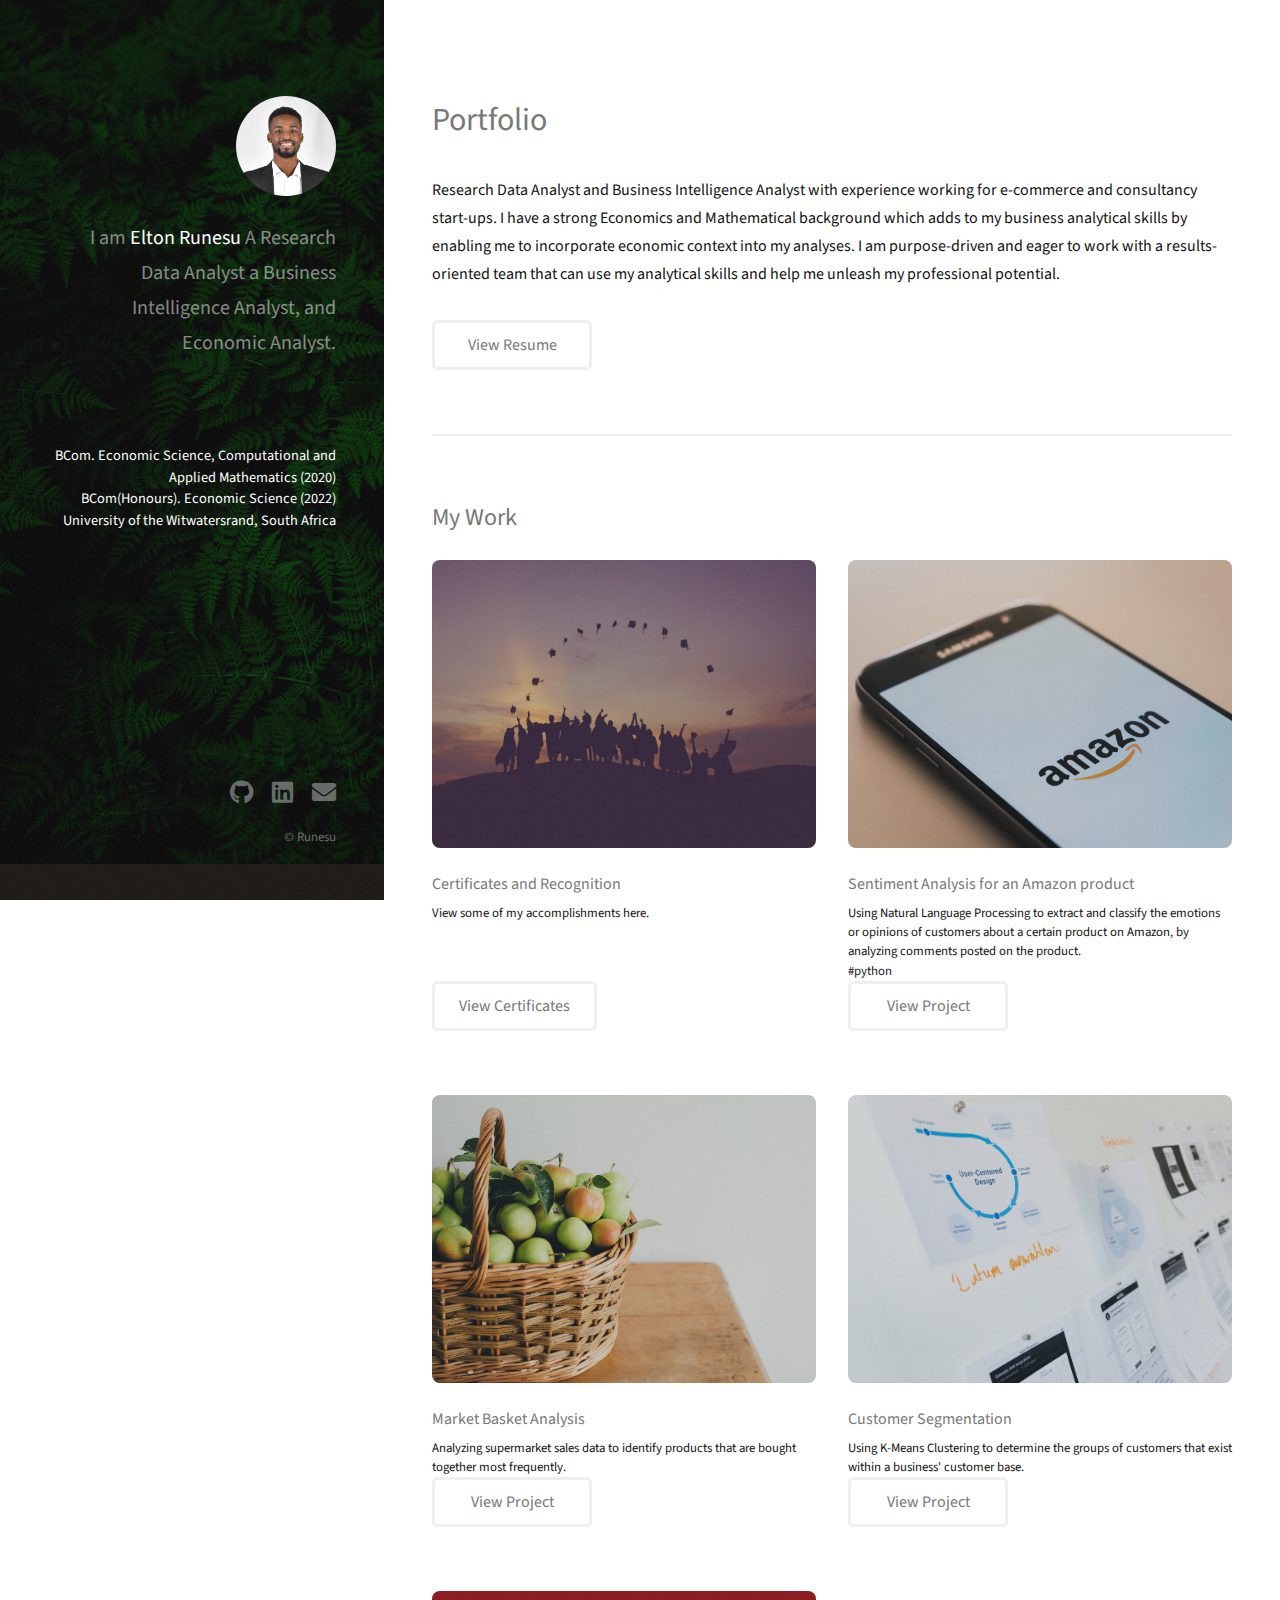
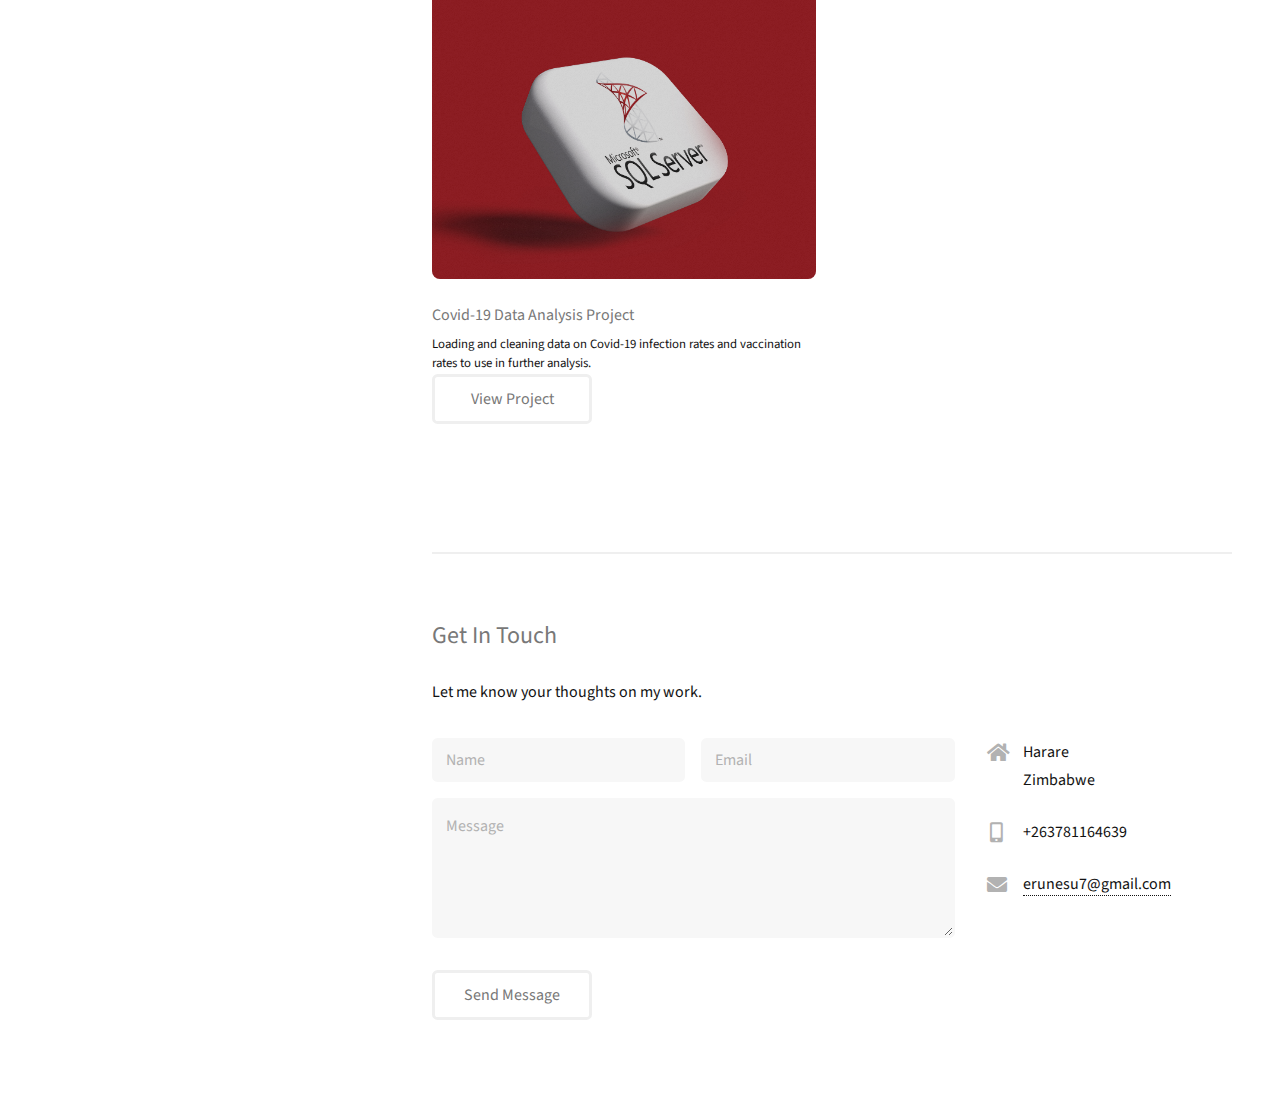
==== commit 5a868e83: "Update index.html" ====
--- a/index.html
+++ b/index.html
@@ -48,7 +48,7 @@
 							that can use my analytical skills and help me unleash my professional potential. 
 						</p>
 						<ul class="actions">
-							<li><a href="documents/Elton_Runesu.pdf" class="button">View Resume </a></li>
+							<li><a href="documents/Elton_Runesu DA.pdf" class="button">View Resume </a></li>
 						</ul>
 						
 					</section>
